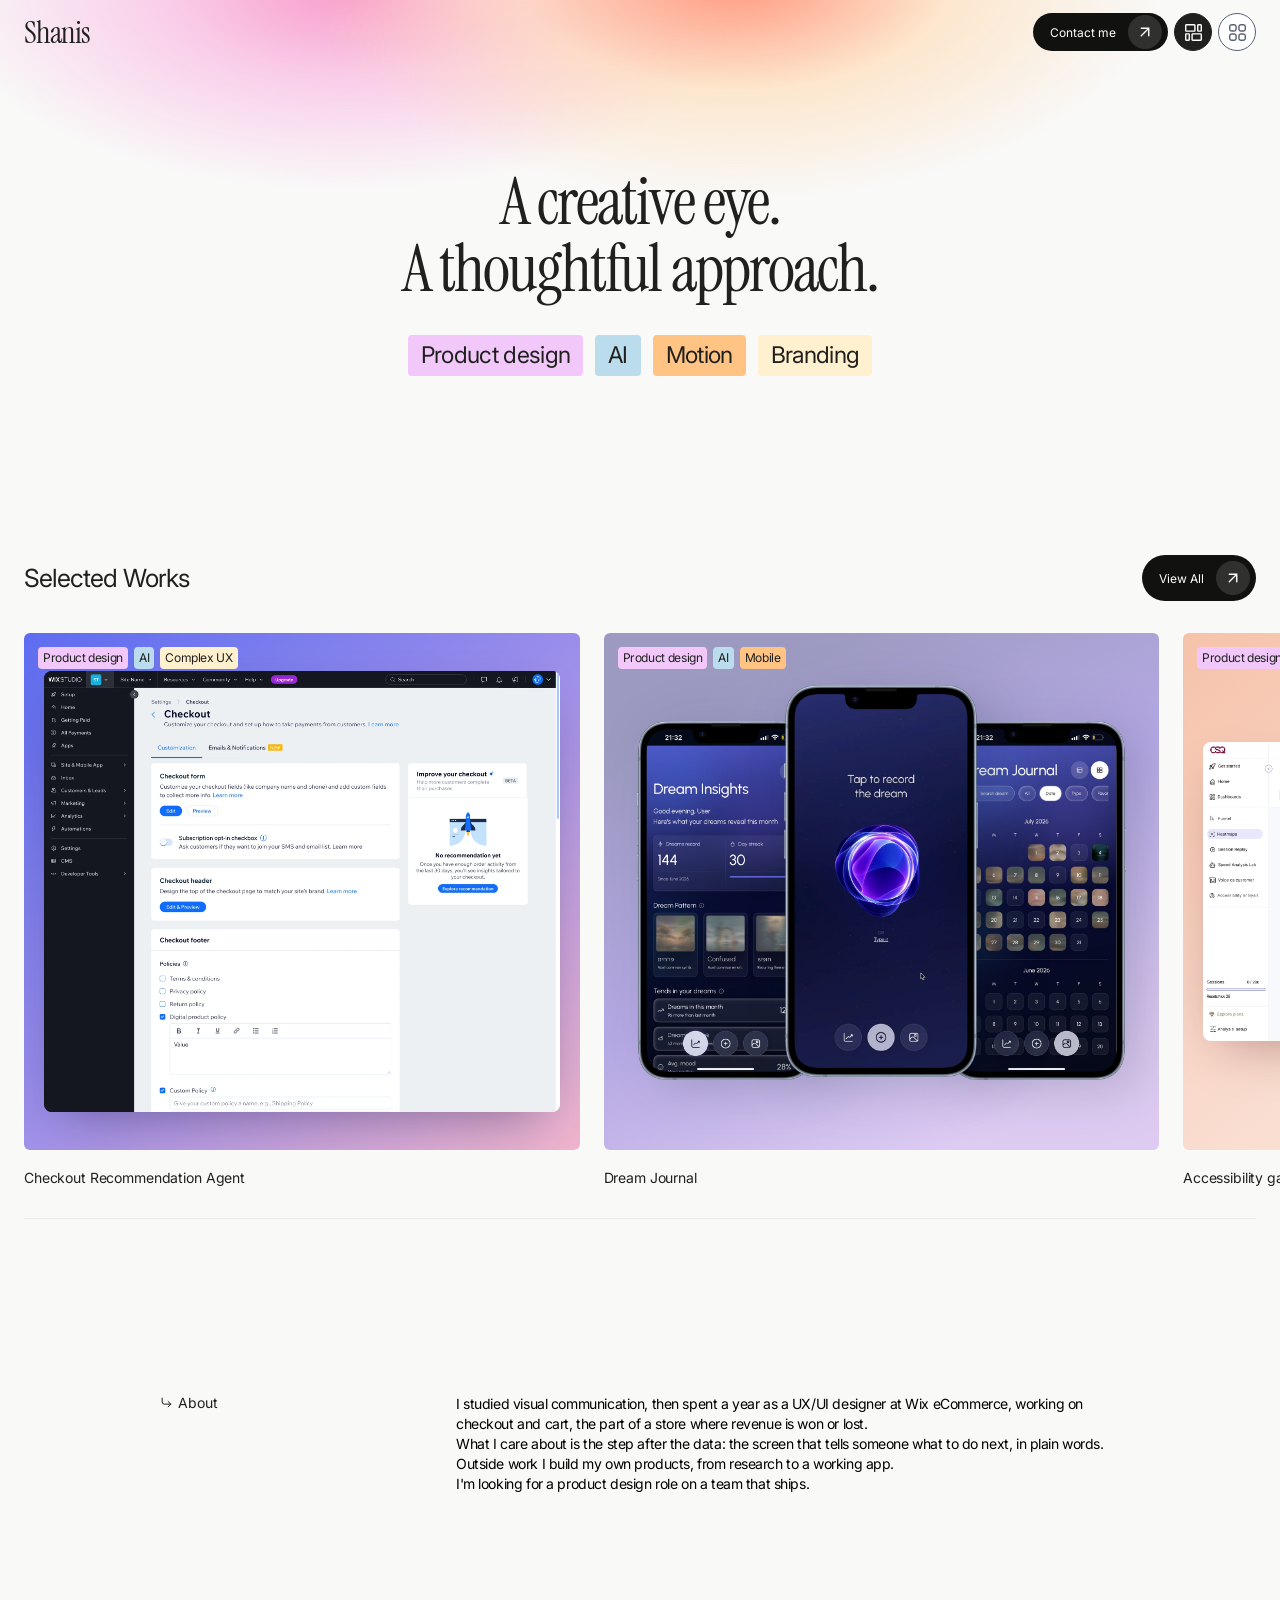
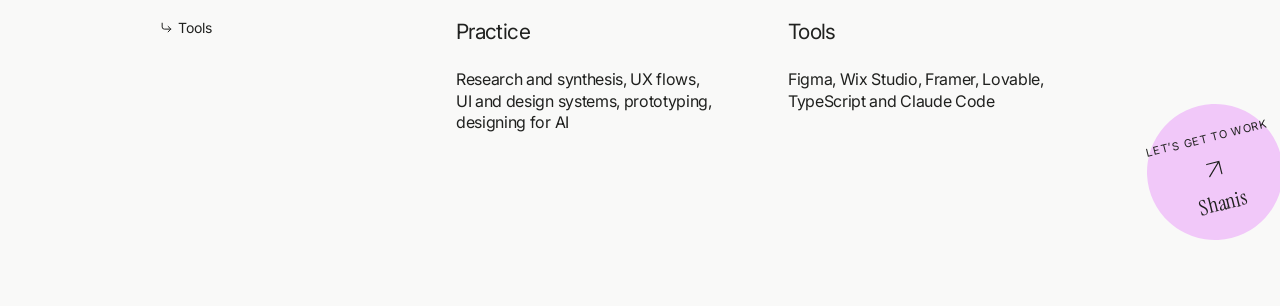
==== index.html @ d115bcfb "Mobile fixes: no sideways overflow, works as a list, no inner scroll - Case study column shrinks to " ====
<!doctype html>
<html lang="en">
<head>
  <meta charset="utf-8">
  <meta name="viewport" content="width=device-width, initial-scale=1">
  <title>Shani Leibner — Product Designer</title>
  <meta name="description" content="Product designer with a visual-communication background. A creative eye. A thoughtful approach.">
  <meta property="og:title" content="Shani Leibner — Product Designer">
  <meta property="og:description" content="A creative eye. A thoughtful approach.">
  <meta property="og:type" content="website">
  <link rel="icon" href="data:image/svg+xml,%3Csvg xmlns='http://www.w3.org/2000/svg' viewBox='0 0 32 32'%3E%3Crect width='32' height='32' rx='7' fill='%23161A2C'/%3E%3Ccircle cx='11' cy='16' r='4' fill='%235D6CF0'/%3E%3Ccircle cx='21' cy='16' r='4' fill='%23F4F5F7'/%3E%3C/svg%3E" type="image/svg+xml">
  <link rel="preconnect" href="https://fonts.googleapis.com">
  <link rel="preconnect" href="https://fonts.gstatic.com" crossorigin>
  <link href="https://fonts.googleapis.com/css2?family=Instrument+Serif&family=Inter:wght@400;500&display=swap" rel="stylesheet">
  <style>

/* ------------------------------------------------------------
   Shani Leibner — home (Figma: protfolio / Portfolio homepage)
   ------------------------------------------------------------ */

:root {
  --bg: #F9F9F8;
  --ink: #20211F;
  --black: #111210;
  --muted: #676762;
  --line: #E8E8E4;
  --pink: #F1C8F9;
  --blue: #BBDCEC;
  --orange: #FFC384;
  --cream: #FFF0D0;
  --serif: "Instrument Serif", Georgia, "Times New Roman", serif;
  --sans: "Inter", "Helvetica Neue", Arial, sans-serif;
  --pad: 24px;
  color-scheme: light;
}

*, *::before, *::after { box-sizing: border-box; }
html { -webkit-text-size-adjust: 100%; scroll-behavior: smooth; }
@media (prefers-reduced-motion: reduce) { html { scroll-behavior: auto; } }
body { margin: 0; background: var(--bg); color: var(--ink); font-family: var(--sans); -webkit-font-smoothing: antialiased; overflow-x: hidden; }
img { display: block; max-width: 100%; }
a { color: inherit; text-decoration: none; }
:focus-visible { outline: 2px solid var(--ink); outline-offset: 3px; border-radius: 4px; }

.skip { position: absolute; left: -9999px; top: 0; background: var(--ink); color: #fff; padding: 10px 14px; z-index: 10; }
.skip:focus { left: 12px; top: 12px; }

/* ---------- Introduction ---------- */
.intro { position: relative; min-height: 555px; overflow: hidden; }
.haze { position: absolute; pointer-events: none; }
.haze.rose {
  left: -5%; top: -170px; width: 64%; height: 360px;
  background: radial-gradient(50% 55% at 50% 45%, rgba(247, 157, 203, 1) 0%, rgba(249, 187, 227, .69) 45%, rgba(249, 249, 248, 0) 100%);
}
.haze.apricot {
  left: 24%; top: -180px; width: 67%; height: 380px;
  background: radial-gradient(50% 58% at 50% 42%, rgba(255, 150, 126, 1) 0%, rgba(255, 217, 175, .59) 50%, rgba(249, 249, 248, 0) 100%);
}

.nav { position: relative; display: flex; align-items: center; justify-content: space-between; height: 64px; padding: 0 var(--pad); }
.logo { font-family: var(--serif); font-size: 31px; letter-spacing: -0.03em; line-height: 1; }
.nav-actions { display: flex; align-items: center; gap: 6px; }

.action {
  display: inline-flex; align-items: center; gap: 12px; height: 38px; padding: 6px 6px 6px 17px; border-radius: 100px;
  background: var(--black); color: #fff; font: inherit; font-size: 12px; white-space: nowrap; border: 0; cursor: pointer;
  transition: background .2s ease;
}
.action.lg { height: 46px; }
.action .badge {
  display: grid; place-items: center; width: 34px; height: 34px; border-radius: 50%; background: #30312F;
  transition: transform .25s cubic-bezier(.2,.7,.2,1);
}
.action:hover { background: #000; }
.action:hover .badge { transform: rotate(45deg); }
.action svg { width: 18px; height: 18px; }

.icon-btn {
  display: grid; place-items: center; width: 38px; height: 38px; padding: 0; border-radius: 50%; cursor: pointer;
  background: #fff; color: #596075; border: .5px solid #596075;
  transition: background .2s ease, color .2s ease;
}
.icon-btn svg { width: 17px; height: 17px; }
.icon-btn[aria-pressed="true"] { background: var(--ink); color: #fff; border-color: var(--ink); }
.icon-btn:not([aria-pressed="true"]):hover { background: #F1F1EE; }

.statement { position: relative; display: flex; flex-direction: column; align-items: center; gap: 32px; padding: 104px var(--pad) 0; text-align: center; }
.statement h1 { margin: 0; font-family: var(--serif); font-weight: 400; font-size: clamp(42px, 5.5vw, 66px); line-height: 1.02; letter-spacing: -0.03em; }
.statement h1 span { display: block; }

.tags { display: flex; flex-wrap: wrap; justify-content: center; gap: 12px; margin: 0; padding: 0; list-style: none; }
.tag { padding: 7px 13px; border-radius: 4px; font-size: clamp(18px, 1.9vw, 23px); letter-spacing: -0.03em; line-height: 1.2; }
.tag.sm { padding: 4px 5px; font-size: 12px; }
.t-pink { background: var(--pink); }
.t-blue { background: var(--blue); }
.t-orange { background: var(--orange); }
.t-cream { background: var(--cream); }

/* ---------- Selected works ---------- */
.works { display: flex; flex-direction: column; gap: 32px; padding: 0 var(--pad); scroll-margin-top: 24px; }
.works-head { display: flex; align-items: center; justify-content: space-between; gap: 16px; }
.works-head h2 { margin: 0; font-size: 25px; font-weight: 400; letter-spacing: -0.04em; }

.gallery { list-style: none; margin: 0; padding: 0; }
.gallery li { margin: 0; }
/* row view: one scrolling row that bleeds off the right edge */
.works[data-view="row"] .gallery {
  display: flex; gap: 24px; margin-right: calc(var(--pad) * -1); padding-right: var(--pad);
  overflow-x: auto; overflow-y: hidden; scroll-snap-type: x mandatory; scrollbar-width: none; cursor: grab;
}
.works[data-view="row"] .gallery::-webkit-scrollbar { display: none; }
.works[data-view="row"] .gallery.dragging { cursor: grabbing; scroll-snap-type: none; }
.works[data-view="row"] .gallery li { flex: 0 0 max(260px, 43.4vw); scroll-snap-align: start; }
/* grid view: two columns */
.works[data-view="grid"] .gallery { display: grid; grid-template-columns: repeat(2, minmax(0, 1fr)); gap: 40px 24px; }

.card { position: relative; display: flex; flex-direction: column; gap: 20px; }
.cover {
  position: relative; aspect-ratio: 520 / 484; border-radius: 6px; overflow: hidden;
  display: grid; place-items: center;
}
.cover img.shot { width: 108%; max-width: none; height: auto; object-fit: contain; transition: transform .5s cubic-bezier(.2,.7,.2,1); }
.card:hover .cover img.shot, .card:hover .cover .phones { transform: scale(1.03); }
.cover img.shot.rounded { width: calc(100% - 32px); max-width: none; height: auto; max-height: calc(100% - 32px); border-radius: 8px; box-shadow: 0 20px 50px -20px rgba(20, 16, 60, .45); }
.card .disciplines { position: absolute; left: 14px; top: 14px; z-index: 2; display: flex; gap: 6px; }
.card .name { font-size: 14px; line-height: 1.16; letter-spacing: -0.01em; }
.gallery.dragging .card { pointer-events: none; }

.c-checkout { background: linear-gradient(140deg, #5D6CF0 0%, #9D8FEA 50%, #F1B5CC 100%); }
.c-dream    { background: linear-gradient(151deg, #9C9AC0 14%, #B5A9E4 50%, #DDCBF2 86%); }
.c-hotjar   { background: linear-gradient(140deg, #F6C2AA 0%, #F9DDD0 55%, #FBEAE2 100%); }
.c-cart     { background: linear-gradient(140deg, #D3B48F 14%, #EFC993 50%, #F8DFB0 86%); }
.placeholder { padding: 8px 16px; border-radius: 999px; background: rgba(255, 255, 255, .85); font-size: 13px; text-align: center; max-width: 70%; }

/* Dream cover: three framed screens */
.phones { position: absolute; inset: 0; transition: transform .5s cubic-bezier(.2,.7,.2,1); }
.phone { position: absolute; aspect-ratio: 600 / 1212; filter: drop-shadow(18px 10px 26px rgba(9, 20, 50, .18)); }
.phone img { position: absolute; max-width: none; }
.phone .screen { left: 5.26%; top: 2.05%; width: 89.48%; height: 95.89%; object-fit: cover; border-radius: 7.4% / 3.4%; }
.phone .frame { inset: 0; width: 100%; height: 100%; }
.phones .p-left   { left: 6%; top: 17%; width: 32%; }
.phones .p-center { left: 32.5%; top: 10%; width: 35%; z-index: 1; }
.phones .p-right  { left: 62%; top: 17%; width: 32%; }
/* Dream card motion: the three screens start stacked in the middle and spread into place */
@media (prefers-reduced-motion: no-preference) {
  .phones.anim .phone { transition: transform 2.8s cubic-bezier(.25,.8,.25,1), opacity 1.4s ease; }
  .phones.anim .p-center { transition-delay: 0ms; }
  .phones.anim.reset .phone { transition: none; }
  .phones.anim .p-left, .phones.anim .p-right { transition-delay: 500ms; }
  .phones.anim:not(.play) .p-left   { transform: translateX(84%) rotate(-7deg) scale(.92); }
  .phones.anim:not(.play) .p-right  { transform: translateX(-84%) rotate(7deg) scale(.92); }
  .phones.anim:not(.play) .p-center { transform: translateY(14%) scale(.94); opacity: 0; }
}

/* Checkout card: empty panel, then recommendations, then each card pops in turn.
   Plays once when the card first shows, then stays still; hovering the card plays it again. */
.cv-stage { position: relative; width: calc(100% - 40px); border-radius: 8px; box-shadow: 0 20px 50px -20px rgba(20, 16, 60, .45); transition: transform .5s cubic-bezier(.2,.7,.2,1); }
.card:hover .cv-stage { transform: scale(1.03); }
.cv-stage img { display: block; width: 100%; height: auto; border-radius: 8px; }
.cv-stage .cv-empty { position: absolute; inset: 0; height: 100%; opacity: 0; transition: opacity 1s cubic-bezier(.4,0,.2,1); }
.cv-stage.empty .cv-empty { opacity: 1; }
.cv-stage .cv-card {
  position: absolute; border-radius: 4px; will-change: transform;
  transition: transform .55s cubic-bezier(.22,1,.36,1), box-shadow .55s cubic-bezier(.22,1,.36,1), opacity .4s ease;
}
.cv-stage.empty .cv-card { opacity: 0; }
.cv-stage .cv-card.pop { transform: scale(1.12); box-shadow: 0 14px 30px -10px rgba(38, 51, 199, .45), 0 0 0 2px rgba(51, 70, 240, .35); z-index: 2; }

/* Hotjar card: the home dashboard, a cursor clicks Accessibility analysis, then that screen.
   Plays once when the card first shows, then stays still; hovering the card plays it again. */
.hj-stage { position: relative; width: calc(100% - 40px); border-radius: 8px; box-shadow: 0 20px 50px -20px rgba(80, 20, 20, .4); transition: transform .5s cubic-bezier(.2,.7,.2,1); }
.card:hover .hj-stage { transform: scale(1.03); }
.hj-stage img { display: block; width: 100%; height: auto; border-radius: 8px; }
.hj-stage .hj-analysis, .hj-stage .hj-home { position: absolute; inset: 0; height: 100%; opacity: 0; transition: opacity .7s cubic-bezier(.4,0,.2,1); }
.hj-stage[data-s="home"] .hj-home, .hj-stage[data-s="home"] .hj-analysis, .hj-stage[data-s="ana"] .hj-analysis { opacity: 1; }
.hj-pill { position: absolute; left: .697%; top: 29.167%; width: 10.938%; height: 3.241%; border-radius: 6px; background: rgba(94, 92, 230, .14); mix-blend-mode: multiply; pointer-events: none; z-index: 1; transition: top .45s cubic-bezier(.45,0,.2,1); }
.hj-stage[data-s="home"] .hj-pill { top: 11.574%; }
.hj-stage[data-s="ana"] .hj-pill { top: 49.722%; }
.hj-cursor { position: absolute; left: 58%; top: 62%; width: 22px; height: 22px; opacity: 0; filter: drop-shadow(0 2px 4px rgba(0,0,0,.25)); transition: left 1.1s cubic-bezier(.45,0,.2,1), top 1.1s cubic-bezier(.45,0,.2,1), opacity .3s ease, transform .15s ease; pointer-events: none; z-index: 3; }
.hj-stage.cursor .hj-cursor { opacity: 1; }
.hj-stage[data-c="1"] .hj-cursor { left: 6.3%; top: 50.6%; }
.hj-stage[data-c="2"] .hj-cursor { left: 73.4%; top: 39.9%; }
.hj-stage.press .hj-cursor { transform: scale(.85); }
.hj-ring { position: absolute; left: 6.6%; top: 51.3%; width: 30px; height: 30px; margin: -15px 0 0 -15px; border-radius: 50%; border: 2px solid rgba(51, 70, 240, .7); opacity: 0; transform: scale(.3); pointer-events: none; z-index: 2; }
.hj-stage[data-c="2"] .hj-ring { left: 74.1%; top: 40.6%; }
.hj-stage.press .hj-ring { animation: hj-ring .6s ease-out; }
@keyframes hj-ring { 0% { opacity: 1; transform: scale(.3); } 100% { opacity: 0; transform: scale(1.6); } }

/* hover on a project: a round "Explore case study" badge follows the mouse */
@media (hover: hover) and (pointer: fine) { .gallery .card .cover { cursor: none; } }
.explore {
  position: fixed; left: 0; top: 0; z-index: 60; pointer-events: none;
  display: inline-flex; align-items: center; gap: 10px; height: 38px; padding: 4px 4px 4px 16px; border-radius: 80px;
  background: var(--black); color: #fff; font-size: 12px; white-space: nowrap;
  opacity: 0; transform: translate(-50%, -50%) scale(.6); transition: opacity .2s ease, transform .25s cubic-bezier(.2,.7,.2,1);
}
.explore.on { opacity: 1; transform: translate(-50%, -50%) scale(1); }
.explore .badge { display: grid; place-items: center; width: 30px; height: 30px; border-radius: 50%; background: #30312F; }
.explore svg { width: 16px; height: 16px; }

/* Tiny Cart card: the Main tab, a click on Settings, then a click on Design.
   Plays once when the card first shows, then stays still; hovering the card plays it again. */
.tc-stage { position: relative; width: calc(100% - 40px); border-radius: 8px; overflow: hidden; box-shadow: 0 20px 50px -20px rgba(80, 50, 10, .45); transition: transform .5s cubic-bezier(.2,.7,.2,1); }
.card:hover .tc-stage { transform: scale(1.03); }
.tc-stage img { display: block; width: 100%; height: auto; }
.tc-stage .tc-settings, .tc-stage .tc-main { position: absolute; inset: 0; height: 100%; opacity: 0; transition: opacity .6s cubic-bezier(.4,0,.2,1); }
.tc-stage[data-s="main"] .tc-main, .tc-stage[data-s="main"] .tc-settings, .tc-stage[data-s="settings"] .tc-settings { opacity: 1; }
.tc-cursor { position: absolute; left: 70%; top: 70%; width: 22px; height: 22px; opacity: 0; filter: drop-shadow(0 2px 4px rgba(0,0,0,.3)); transition: left 1s cubic-bezier(.45,0,.2,1), top 1s cubic-bezier(.45,0,.2,1), opacity .3s ease, transform .15s ease; pointer-events: none; z-index: 3; }
.tc-stage.cursor .tc-cursor { opacity: 1; }
.tc-stage[data-c="1"] .tc-cursor { left: 45.7%; top: 31%; }
.tc-stage[data-c="2"] .tc-cursor { left: 45.5%; top: 34.8%; }
.tc-stage.press .tc-cursor { transform: scale(.85); }
.tc-ring { position: absolute; left: 46.12%; top: 31.73%; width: 30px; height: 30px; margin: -15px 0 0 -15px; border-radius: 50%; border: 2px solid rgba(51, 70, 240, .75); opacity: 0; transform: scale(.3); pointer-events: none; z-index: 2; }
.tc-stage[data-c="2"] .tc-ring { left: 45.89%; top: 35.51%; }
.tc-stage.press .tc-ring { animation: hj-ring .6s ease-out; }

.divider { height: 1px; background: var(--line); }

/* ---------- About / tools ---------- */
.about { position: relative; display: flex; flex-direction: column; gap: 125px; max-width: 1200px; margin: 0 auto; padding: 175px 120px 32px; }
.block { display: flex; gap: 72px; align-items: flex-start; }
.label { display: flex; align-items: center; gap: 5px; flex: 0 0 224px; margin: 0; font-size: 14px; font-weight: 400; }
.label svg { width: 13px; height: 13px; flex: none; }
.about-copy { flex: 1 1 0; margin: 0; font-size: 14px; line-height: 20px; letter-spacing: -0.03em; color: #000; }
.about-copy p { margin: 0; }
.col { flex: 0 0 260px; display: flex; flex-direction: column; gap: 25px; }
.col.fill { flex: 1 1 0; }
.col h3 { margin: 0; font-size: 21px; font-weight: 400; letter-spacing: -0.03em; }
.col p { margin: 0; font-size: 16px; line-height: 1.35; letter-spacing: -0.02em; }

.foot { display: flex; align-items: flex-end; justify-content: space-between; gap: 16px; }
.foot small { font-size: 11px; color: var(--muted); }
.foot a { font-size: 12px; }
.foot a:hover { text-decoration: underline; text-underline-offset: 3px; }

.seal {
  position: absolute; right: -43px; bottom: 66px;
  display: flex; flex-direction: column; align-items: center; justify-content: center; gap: 10px;
  width: 136px; height: 136px; border-radius: 50%; background: var(--pink); transform: rotate(-14deg);
  transition: transform .4s cubic-bezier(.2,.7,.2,1);
}
.seal:hover { transform: rotate(-4deg) scale(1.04); }
.seal .invite { font-size: 11px; letter-spacing: .08em; white-space: nowrap; }
.seal svg { width: 30px; height: 30px; }
.seal .sig { font-family: var(--serif); font-size: 21px; line-height: 1; }

/* ---------- Responsive ---------- */
@media (max-width: 900px) {
  .about { padding: 120px var(--pad) 32px; gap: 80px; }
  .block { flex-wrap: wrap; gap: 20px 40px; }
  .label { flex-basis: 100%; }
  .col { flex: 1 1 220px; }
}
@media (max-width: 640px) {
  :root { --pad: 16px; }
  .nav .action .label-text { display: none; }
  .nav .action { padding-left: 6px; gap: 0; }
  .intro { min-height: 0; padding-bottom: 96px; }
  .statement { padding-top: 72px; }
  /* phones: always a vertical list, whichever view is selected */
  .works[data-view] .gallery { display: grid; grid-template-columns: 1fr; gap: 36px; margin-right: 0; padding-right: 0; overflow: visible; scroll-snap-type: none; cursor: auto; }
  .works[data-view] .gallery li { flex: none; }
  .block { flex-direction: column; }
  .col, .col.fill { flex: none; width: 100%; }
  .about { padding-bottom: 150px; }
  .seal { right: 16px; bottom: 16px; width: 104px; height: 104px; gap: 6px; }
  .seal .invite { font-size: 9px; }
  .seal svg { width: 24px; height: 24px; }
  .seal .sig { font-size: 18px; }
}
/* ---------- Cursor glow: a soft gradient that trails the mouse, behind the content ---------- */
.cursor-glow {
  position: fixed; left: 0; top: 0; z-index: 0; pointer-events: none;
  width: 520px; height: 520px; margin: -260px 0 0 -260px; border-radius: 50%;
  background: radial-gradient(closest-side, rgba(247, 157, 203, .55), rgba(255, 190, 150, .32) 55%, rgba(249, 249, 248, 0));
  filter: blur(20px); opacity: 0; transition: opacity .6s ease; will-change: transform;
}
.cursor-glow.on { opacity: 1; }
.intro, main { position: relative; z-index: 1; }

  </style>
  <link rel="stylesheet" href="reveal.css">
  <script>document.documentElement.classList.add('rv-on');setTimeout(function(){if(!window.__rv)document.documentElement.classList.remove('rv-on');},2500);</script>
  <script src="reveal.js" defer></script>
  <link rel="stylesheet" href="site.css">
  <script src="site.js" defer></script>
</head>
<body>
  <div class="cursor-glow" aria-hidden="true"></div>
  <div class="explore" aria-hidden="true"><span>Explore case study</span><span class="badge"><svg viewBox="0 0 18 18" fill="none"><path d="M12.75 12.75V5.25H5.25M12.75 5.25l-7.5 7.5" stroke="#fff" stroke-width="1.4" stroke-linecap="round"/></svg></span></div>
  <a class="skip" href="#work">Skip to work</a>

  <header class="intro">
    <div class="haze rose" aria-hidden="true"></div>
    <div class="haze apricot" aria-hidden="true"></div>

    <nav class="nav" aria-label="Main">
      <a class="logo" href="index.html">Shanis</a>
      <div class="nav-actions">
        <a class="action" href="mailto:hello@shanileibner.com"><span class="label-text">Contact me</span><span class="badge"><svg viewBox="0 0 18 18" fill="none" aria-hidden="true"><path d="M12.75 12.75V5.25H5.25M12.75 5.25l-7.5 7.5" stroke="#fff" stroke-width="1.4" stroke-linecap="round"/></svg></span></a>
        <button type="button" class="icon-btn" data-view="row" aria-pressed="true" aria-label="Show works as a scrolling row" aria-controls="work">
          <svg viewBox="0 0 17 17" fill="currentColor" aria-hidden="true"><path d="M1.42 7.79h7.79c.38 0 .74-.15 1-.41.27-.27.42-.63.42-1V1.42c0-.38-.15-.74-.42-1A1.42 1.42 0 0 0 9.21 0H1.42C1.04 0 .68.15.41.41.15.68 0 1.04 0 1.42v4.96c0 .37.15.73.41 1 .27.26.63.41 1.01.41Zm0-6.37h7.79v4.96H1.42V1.42Z"/><path d="M15.58 0h-2.12c-.38 0-.74.15-1 .41-.27.27-.42.63-.42 1.01v4.96c0 .37.15.73.42 1 .26.26.62.41 1 .41h2.12c.38 0 .74-.15 1-.41.27-.27.42-.63.42-1V1.42c0-.38-.15-.74-.42-1.01A1.42 1.42 0 0 0 15.58 0Zm0 6.38h-2.12V1.42h2.12v4.96Z"/><path d="M3.54 9.21H1.42c-.38 0-.74.15-1.01.41-.26.27-.41.63-.41 1v4.96c0 .38.15.74.41 1.01.27.26.63.41 1.01.41h2.12c.38 0 .74-.15 1-.41.27-.27.42-.63.42-1.01v-4.96c0-.37-.15-.73-.42-1a1.42 1.42 0 0 0-1-.41Zm0 6.37H1.42v-4.96h2.12v4.96Z"/><path d="M15.58 9.21H7.79c-.37 0-.73.15-1 .41-.26.27-.41.63-.41 1v4.96c0 .38.15.74.41 1.01.27.26.63.41 1 .41h7.79c.38 0 .74-.15 1.01-.41.26-.27.41-.63.41-1.01v-4.96c0-.37-.15-.73-.41-1a1.42 1.42 0 0 0-1.01-.41Zm0 6.37H7.79v-4.96h7.79v4.96Z"/></svg>
        </button>
        <button type="button" class="icon-btn" data-view="grid" aria-pressed="false" aria-label="Show works as a grid" aria-controls="work">
          <svg viewBox="0 0 17 17" fill="currentColor" aria-hidden="true"><path d="M4.96 0H2.83C2.08 0 1.36.3.83.83.3 1.36 0 2.08 0 2.83v2.13c0 .75.3 1.47.83 2 .53.53 1.25.83 2 .83h2.13c.75 0 1.47-.3 2-.83.53-.53.83-1.25.83-2V2.83c0-.75-.3-1.47-.83-2A2.83 2.83 0 0 0 4.96 0Zm1.41 4.96c0 .37-.15.73-.41 1-.27.26-.63.41-1 .41H2.83c-.37 0-.73-.15-1-.41-.26-.27-.41-.63-.41-1V2.83c0-.37.15-.73.41-1 .27-.26.63-.41 1-.41h2.13c.37 0 .73.15 1 .41.26.27.41.63.41 1v2.13Z"/><path d="M14.17 0h-2.13c-.75 0-1.47.3-2 .83-.53.53-.83 1.25-.83 2v2.13c0 .75.3 1.47.83 2 .53.53 1.25.83 2 .83h2.13c.75 0 1.47-.3 2-.83.53-.53.83-1.25.83-2V2.83c0-.75-.3-1.47-.83-2A2.83 2.83 0 0 0 14.17 0Zm1.41 4.96c0 .37-.15.73-.41 1-.27.26-.63.41-1 .41h-2.13c-.37 0-.73-.15-1-.41-.26-.27-.41-.63-.41-1V2.83c0-.37.15-.73.41-1 .27-.26.63-.41 1-.41h2.13c.37 0 .73.15 1 .41.26.27.41.63.41 1v2.13Z"/><path d="M4.96 9.21H2.83c-.75 0-1.47.3-2 .83-.53.53-.83 1.25-.83 2v2.13c0 .75.3 1.47.83 2 .53.53 1.25.83 2 .83h2.13c.75 0 1.47-.3 2-.83.53-.53.83-1.25.83-2v-2.13c0-.75-.3-1.47-.83-2a2.83 2.83 0 0 0-2-.83Zm1.41 4.96c0 .37-.15.73-.41 1-.27.26-.63.41-1 .41H2.83c-.37 0-.73-.15-1-.41-.26-.27-.41-.63-.41-1v-2.13c0-.37.15-.73.41-1 .27-.26.63-.41 1-.41h2.13c.37 0 .73.15 1 .41.26.27.41.63.41 1v2.13Z"/><path d="M14.17 9.21h-2.13c-.75 0-1.47.3-2 .83-.53.53-.83 1.25-.83 2v2.13c0 .75.3 1.47.83 2 .53.53 1.25.83 2 .83h2.13c.75 0 1.47-.3 2-.83.53-.53.83-1.25.83-2v-2.13c0-.75-.3-1.47-.83-2a2.83 2.83 0 0 0-2-.83Zm1.41 4.96c0 .37-.15.73-.41 1-.27.26-.63.41-1 .41h-2.13c-.37 0-.73-.15-1-.41-.26-.27-.41-.63-.41-1v-2.13c0-.37.15-.73.41-1 .27-.26.63-.41 1-.41h2.13c.37 0 .73.15 1 .41.26.27.41.63.41 1v2.13Z"/></svg>
        </button>
      </div>
    </nav>

    <div class="statement">
      <h1><span>A creative eye.</span><span>A thoughtful approach.</span></h1>
      <ul class="tags" aria-label="Disciplines">
        <li class="tag t-pink">Product design</li>
        <li class="tag t-blue">AI</li>
        <li class="tag t-orange">Motion</li>
        <li class="tag t-cream">Branding</li>
      </ul>
    </div>
  </header>

  <main>
    <section class="works" id="work" data-view="row" aria-labelledby="works-title">
      <div class="works-head">
        <h2 id="works-title">Selected Works</h2>
        <button type="button" class="action lg" data-view-all>View All<span class="badge"><svg viewBox="0 0 18 18" fill="none" aria-hidden="true"><path d="M12.75 12.75V5.25H5.25M12.75 5.25l-7.5 7.5" stroke="#fff" stroke-width="1.4" stroke-linecap="round"/></svg></span></button>
      </div>

      <ul class="gallery">
        <li>
          <a class="card" href="checkout-agent.html">
            <div class="cover c-checkout"><div class="cv-stage"><img class="cv-full" src="checkout-agent-cover-full.webp" width="2000" height="1708" alt=""><img class="cv-empty" src="checkout-agent-cover-empty.webp" width="2000" height="1708" alt=""><img class="cv-card" src="checkout-agent-cover-card-1.webp" alt="" style="left:71.742%;top:30.12%;width:20.645%;height:16.867%"><img class="cv-card" src="checkout-agent-cover-card-2.webp" alt="" style="left:71.742%;top:47.791%;width:20.645%;height:15.904%"><img class="cv-card" src="checkout-agent-cover-card-3.webp" alt="" style="left:71.742%;top:64.498%;width:20.645%;height:15.904%"></div></div>
            <span class="name">Checkout Recommendation Agent</span>
            <span class="disciplines"><span class="tag sm t-pink">Product design</span><span class="tag sm t-blue">AI</span><span class="tag sm t-cream">Complex UX</span></span>
          </a>
        </li>
        <li>
          <a class="card" href="dream-journal.html">
            <div class="cover c-dream">
              <div class="phones">
                <div class="phone p-left"><img class="screen" src="dream-screen-insights.jpg" alt="" loading="lazy"><img class="frame" src="dream-phone-frame.png" alt="" loading="lazy"></div>
                <div class="phone p-center"><img class="screen" src="dream-screen-record.jpg" alt="" loading="lazy"><img class="frame" src="dream-phone-frame.png" alt="" loading="lazy"></div>
                <div class="phone p-right"><img class="screen" src="dream-screen-calendar.jpg" alt="" loading="lazy"><img class="frame" src="dream-phone-frame.png" alt="" loading="lazy"></div>
              </div>
            </div>
            <span class="name">Dream Journal</span>
            <span class="disciplines"><span class="tag sm t-pink">Product design</span><span class="tag sm t-blue">AI</span><span class="tag sm t-orange">Mobile</span></span>
          </a>
        </li>
        <li>
          <a class="card" href="accessibility-gaps.html">
            <div class="cover c-hotjar"><div class="hj-stage"><img class="hj-heat" src="hotjar-card-heatmap.webp" width="1865" height="1080" alt=""><img class="hj-analysis" src="hotjar-card-analysis.webp" width="1865" height="1080" alt=""><img class="hj-home" src="hotjar-card-home.webp" width="1865" height="1080" alt=""><span class="hj-pill"></span><span class="hj-ring"></span><svg class="hj-cursor" viewBox="0 0 24 24" aria-hidden="true"><path d="M5 3l14 8.2-6.3 1.5L9.6 19z" fill="#20211F" stroke="#fff" stroke-width="1.5" stroke-linejoin="round"/></svg></div></div>
            <span class="name">Accessibility gaps in Hotjar</span>
            <span class="disciplines"><span class="tag sm t-pink">Product design</span><span class="tag sm t-cream">UX research</span><span class="tag sm t-orange">Complex UX</span></span>
          </a>
        </li>
        <li>
          <a class="card" href="tiny-cart.html">
            <div class="cover c-cart"><div class="tc-stage" data-s="main"><img class="tc-done" src="tinycart-card-done.webp" width="1600" height="907" alt=""><img class="tc-settings" src="tinycart-card-settings.webp" width="1600" height="907" alt=""><img class="tc-main" src="tinycart-card-main.webp" width="1600" height="907" alt=""><span class="tc-ring"></span><svg class="tc-cursor" viewBox="0 0 24 24" aria-hidden="true"><path d="M5 3l14 8.2-6.3 1.5L9.6 19z" fill="#20211F" stroke="#fff" stroke-width="1.5" stroke-linejoin="round"/></svg></div></div>
            <span class="name">Tiny Cart</span>
            <span class="disciplines"><span class="tag sm t-pink">Product design</span><span class="tag sm t-orange">UI</span><span class="tag sm t-blue">Wix</span><span class="tag sm t-cream">Complex UX</span></span>
          </a>
        </li>
      </ul>

      <div class="divider" role="presentation"></div>
    </section>

    <section class="about" id="about" aria-label="About">
      <div class="block">
        <h2 class="label"><svg viewBox="0 0 13 13" fill="none" aria-hidden="true"><path d="M8.12 10.83l2.71-2.71-2.71-2.7M10.83 8.12h-6.5a2.17 2.17 0 0 1-2.16-2.16V2.17" stroke="#20211F" stroke-linecap="round"/></svg>About</h2>
        <div class="about-copy">
          <p>I studied visual communication, then spent a year as a UX/UI designer at Wix eCommerce, working on checkout and cart, the part of a store where revenue is won or lost.</p>
          <p>What I care about is the step after the data: the screen that tells someone what to do next, in plain words. Outside work I build my own products, from research to a working app.</p>
          <p>I'm looking for a product design role on a team that ships.</p>
        </div>
      </div>

      <div class="block">
        <h2 class="label"><svg viewBox="0 0 13 13" fill="none" aria-hidden="true"><path d="M8.12 10.83l2.71-2.71-2.71-2.7M10.83 8.12h-6.5a2.17 2.17 0 0 1-2.16-2.16V2.17" stroke="#20211F" stroke-linecap="round"/></svg>Tools</h2>
        <div class="col">
          <h3>Practice</h3>
          <p>Research and synthesis, UX flows, UI and design systems, prototyping, designing for AI</p>
        </div>
        <div class="col fill">
          <h3>Tools</h3>
          <p>Figma, Wix Studio, Framer, Lovable, TypeScript and Claude Code</p>
        </div>
      </div>

      <footer class="foot" id="contact">
        <small>© Shani 2026</small>
        <a href="mailto:hello@shanileibner.com">Let’s make something matter. ↗</a>
      </footer>

      <a class="seal" href="mailto:hello@shanileibner.com" aria-label="Let's get to work: email Shani">
        <span class="invite">LET’S GET TO WORK</span>
        <svg viewBox="0 0 30 30" fill="none" aria-hidden="true"><path d="M21.25 21.25V8.75H8.75M21.25 8.75l-12.5 12.5" stroke="#20211F" stroke-width="1.2" stroke-linecap="round"/></svg>
        <span class="sig">Shanis</span>
      </a>
    </section>
  </main>

<script>
// Explore badge: follows the mouse over a project cover. Mouse/trackpad only.
(function () {
  var badge = document.querySelector('.explore');
  if (!badge || !matchMedia('(hover: hover) and (pointer: fine)').matches) return;
  document.querySelectorAll('.gallery .card .cover').forEach(function (cover) {
    cover.addEventListener('mouseenter', function () { badge.classList.add('on'); });
    cover.addEventListener('mouseleave', function () { badge.classList.remove('on'); });
    cover.addEventListener('mousemove', function (e) { badge.style.left = e.clientX + 'px'; badge.style.top = e.clientY + 'px'; });
  });
})();

// Cursor glow: follows the mouse with a little lag. Mouse/trackpad only, and off for reduced motion.
(function () {
  var glow = document.querySelector('.cursor-glow');
  if (!window.matchMedia('(hover: hover) and (pointer: fine)').matches ||
      window.matchMedia('(prefers-reduced-motion: reduce)').matches) return;
  var x = innerWidth / 2, y = innerHeight / 3, gx = x, gy = y, running = false;

  function frame() {
    gx += (x - gx) * 0.12;
    gy += (y - gy) * 0.12;
    glow.style.transform = 'translate3d(' + gx + 'px,' + gy + 'px,0)';
    if (Math.abs(x - gx) > 0.3 || Math.abs(y - gy) > 0.3) requestAnimationFrame(frame);
    else running = false;
  }
  window.addEventListener('pointermove', function (e) {
    if (e.pointerType !== 'mouse') return;
    x = e.clientX; y = e.clientY;
    glow.classList.add('on');
    if (!running) { running = true; requestAnimationFrame(frame); }
  }, { passive: true });
  document.documentElement.addEventListener('mouseleave', function () { glow.classList.remove('on'); });
})();

// Works view: the two nav icons (and View All) switch between the scrolling row and the grid.
(function () {
  var works = document.getElementById('work');
  var buttons = document.querySelectorAll('.icon-btn[data-view]');

  function setView(view) {
    works.setAttribute('data-view', view);
    buttons.forEach(function (b) { b.setAttribute('aria-pressed', b.getAttribute('data-view') === view ? 'true' : 'false'); });
  }
  buttons.forEach(function (b) {
    b.addEventListener('click', function () { setView(b.getAttribute('data-view')); });
  });
  document.querySelector('[data-view-all]').addEventListener('click', function () {
    setView('grid');
    works.scrollIntoView({ block: 'start' });
  });
})();

// Dream card: as the site loads, the stacked screens slowly spread out side by side.
(function () {
  var phones = document.querySelector('.phones');
  if (!phones || matchMedia('(prefers-reduced-motion: reduce)').matches) return;
  phones.classList.add('anim');
  function play() { setTimeout(function () { phones.classList.add('play'); }, 700); }
  if (document.readyState === 'complete') play(); else window.addEventListener('load', play);
  // hovering the card plays it again: jump back to the stack without animating, then spread
  var busy = false;
  phones.closest('.card').addEventListener('mouseenter', function () {
    if (busy || !phones.classList.contains('play')) return;
    busy = true;
    phones.classList.add('reset');
    phones.classList.remove('play');
    void phones.offsetWidth;
    phones.classList.remove('reset');
    requestAnimationFrame(function () { phones.classList.add('play'); });
    setTimeout(function () { busy = false; }, 3400);
  });
})();

// Checkout card: plays the sequence once when the card comes into view, then rests on the full
// panel. Hovering the card plays it again (never while a run is in progress).
(function () {
  var stage = document.querySelector('.cv-stage');
  if (!stage || matchMedia('(prefers-reduced-motion: reduce)').matches) return;
  var cards = stage.querySelectorAll('.cv-card'), running = false;
  function play() {
    if (running) return;
    running = true;
    var t = 0, at = function (ms, fn) { t += ms; setTimeout(fn, t); };
    stage.classList.add('empty');
    at(1600, function () { stage.classList.remove('empty'); });
    at(1100, function () {});
    Array.prototype.forEach.call(cards, function (c) {
      at(0, function () { c.classList.add('pop'); });
      at(750, function () { c.classList.remove('pop'); });
      at(300, function () {});
    });
    at(0, function () { running = false; });
  }
  if ('IntersectionObserver' in window) {
    var io = new IntersectionObserver(function (entries) {
      if (!entries[0].isIntersecting) return;
      io.disconnect();
      play();
    }, { threshold: 0.5 });
    io.observe(stage);
  } else play();
  stage.closest('.card').addEventListener('mouseenter', play);
})();

// Hotjar card: home dashboard, the cursor moves to Accessibility analysis and clicks, then the
// analysis screen. Plays once when the card comes into view; hovering the card plays it again.
(function () {
  var stage = document.querySelector('.hj-stage');
  if (!stage || matchMedia('(prefers-reduced-motion: reduce)').matches) return;
  var running = false;
  function play() {
    if (running) return;
    running = true;
    var t = 0, at = function (ms, fn) { t += ms; setTimeout(fn, t); };
    stage.classList.remove('press', 'cursor');
    stage.removeAttribute('data-c');
    stage.setAttribute('data-s', 'home');
    at(700, function () { stage.classList.add('cursor'); });
    at(400, function () { stage.setAttribute('data-c', '1'); });
    at(1200, function () { stage.classList.add('press'); });
    at(250, function () { stage.setAttribute('data-s', 'ana'); });
    at(400, function () { stage.classList.remove('press'); });
    at(500, function () { stage.setAttribute('data-c', '2'); });
    at(1300, function () { stage.classList.add('press'); });
    at(250, function () { stage.setAttribute('data-s', 'heat'); });
    at(500, function () { stage.classList.remove('cursor', 'press'); });
    at(400, function () { stage.removeAttribute('data-c'); running = false; });
  }
  if ('IntersectionObserver' in window) {
    var io = new IntersectionObserver(function (entries) {
      if (!entries[0].isIntersecting) return;
      io.disconnect();
      play();
    }, { threshold: 0.5 });
    io.observe(stage);
  } else play();
  stage.closest('.card').addEventListener('mouseenter', play);
})();

// Tiny Cart card: Main, then Settings, then Design. Plays once in view; hovering the card plays it again.
(function () {
  var stage = document.querySelector('.tc-stage');
  if (!stage || matchMedia('(prefers-reduced-motion: reduce)').matches) return;
  var running = false;
  function play() {
    if (running) return;
    running = true;
    var t = 0, at = function (ms, fn) { t += ms; setTimeout(fn, t); };
    stage.classList.remove('press', 'cursor');
    stage.removeAttribute('data-c');
    stage.setAttribute('data-s', 'main');
    at(600, function () { stage.classList.add('cursor'); });
    at(300, function () { stage.setAttribute('data-c', '1'); });
    at(1100, function () { stage.classList.add('press'); });
    at(220, function () { stage.setAttribute('data-s', 'settings'); });
    at(380, function () { stage.classList.remove('press'); });
    at(900, function () { stage.setAttribute('data-c', '2'); });
    at(900, function () { stage.classList.add('press'); });
    at(220, function () { stage.setAttribute('data-s', 'done'); });
    at(500, function () { stage.classList.remove('cursor', 'press'); });
    at(400, function () { stage.removeAttribute('data-c'); running = false; });
  }
  if ('IntersectionObserver' in window) {
    var io = new IntersectionObserver(function (e) { if (e[0].isIntersecting) { io.disconnect(); play(); } }, { threshold: 0.5 });
    io.observe(stage);
  } else play();
  stage.closest('.card').addEventListener('mouseenter', play);
})();

// Row view: drag sideways with the mouse to scroll the projects.
(function () {
  var row = document.querySelector('.gallery');
  var startX = 0, startScroll = 0, down = false, moved = false;

  row.addEventListener('pointerdown', function (e) {
    if (e.pointerType !== 'mouse' || document.getElementById('work').getAttribute('data-view') !== 'row') return;
    down = true; moved = false; startX = e.clientX; startScroll = row.scrollLeft;
  });
  window.addEventListener('pointermove', function (e) {
    if (!down) return;
    var dx = e.clientX - startX;
    if (!moved && Math.abs(dx) > 5) { moved = true; row.classList.add('dragging'); }
    if (moved) row.scrollLeft = startScroll - dx;
  });
  window.addEventListener('pointerup', function () {
    if (!down) return;
    down = false;
    row.classList.remove('dragging');
  });
  // a drag should not open the card it ended on
  row.addEventListener('click', function (e) { if (moved) { e.preventDefault(); moved = false; } }, true);
  row.addEventListener('dragstart', function (e) { e.preventDefault(); });
})();
</script>
</body>
</html>
---- reveal.css ----
/* ------------------------------------------------------------
   Scroll reveal, shared by every page.
   Content rises in, one piece after another, the first time it
   scrolls into view, then stays. Hidden only while html has
   .rv-on (set in <head>), so pages without JS show everything.
   Elements with their own animation are left out.
   ------------------------------------------------------------ */
@media (prefers-reduced-motion: no-preference) {
  .rv-on :is(
    .cs-hero .wrap > *,
    .cs-cover, .dj-cover, .dj-statement,
    .cs-body section > *,
    .cs-body > .more,
    .statement > *,
    .works-head, .gallery > li, .about .block, .about .foot
  ):not(.loop):not(.tl-wrap):not(.drills):not([role="tabpanel"]):not(.rv-in) {
    opacity: 0;
    transform: translateY(18px);
  }
  .rv-on .rv-in {
    transition: opacity .6s ease, transform .7s cubic-bezier(.2,.7,.2,1);
    transition-delay: var(--rv-d, 0ms);
  }
}
---- site.css ----
/* ------------------------------------------------------------
   Shared bits for the case-study pages:
   the "More projects" footer and the back-to-top button.
   ------------------------------------------------------------ */

/* ---------- More projects ---------- */
.more { border-top: 1px solid var(--line); padding: 36px 0 56px; }
.more-head { display: flex; align-items: center; justify-content: space-between; gap: 16px; margin-bottom: 20px; }
.more-head h2 { margin: 0 !important; font-size: 15px !important; font-weight: 500 !important; color: #9AA0B0 !important; letter-spacing: 0 !important; }
.home-link {
  display: inline-flex; align-items: center; gap: 10px; height: 40px; padding: 4px 4px 4px 16px; border-radius: 100px;
  background: #111210; color: #fff; font-size: 13px; text-decoration: none; white-space: nowrap;
  transition: background .2s ease;
}
.home-link .badge { display: grid; place-items: center; width: 32px; height: 32px; border-radius: 50%; background: #30312F; transition: transform .25s cubic-bezier(.2,.7,.2,1); }
.home-link svg { width: 16px; height: 16px; }
.home-link:hover { background: #000; }
.home-link:hover .badge { transform: rotate(45deg); }

.more-list { display: grid; grid-template-columns: repeat(2, minmax(0, 1fr)); gap: 14px; }
.more-card {
  position: relative; display: flex; flex-direction: column; gap: 6px; padding: 22px 22px 24px; border-radius: 16px; overflow: hidden;
  background: #fff; color: var(--ink); text-decoration: none;
  box-shadow: 0 1px 2px rgba(22, 26, 44, .04), 0 8px 24px -16px rgba(60, 40, 140, .25);
  transition: transform .3s cubic-bezier(.2,.7,.2,1), box-shadow .3s ease;
}
.more-card::before { content: ""; position: absolute; left: 0; top: 0; right: 0; height: 6px; background: var(--c); }
.more-card:hover { transform: translateY(-4px); box-shadow: 0 1px 2px rgba(22, 26, 44, .04), 0 18px 36px -18px rgba(60, 40, 140, .35); }
.more-card .meta { font-size: 13px; color: #9AA0B0; }
.more-card strong { font-size: clamp(20px, 1.9vw, 24px); font-weight: 500; line-height: 1.25; letter-spacing: -0.01em; }
.more-card .desc { font-size: 15px; line-height: 1.5; color: var(--muted); }
.more-card .go { margin-top: 8px; font-size: 14px; font-weight: 500; color: var(--c-ink, var(--ink)); }
.more-card:hover .go { text-decoration: underline; text-underline-offset: 3px; }
.mc-checkout { --c: linear-gradient(90deg, #5D6CF0, #9D8FEA, #F1B5CC); --c-ink: #2633C7; }
.mc-dream    { --c: linear-gradient(90deg, #241E5C, #5B3FC4, #B58BE2); --c-ink: #4A31A8; }
.mc-hotjar   { --c: linear-gradient(90deg, #D9382D, #EE7F66, #F6C2AA); --c-ink: #B8291E; }
.mc-cart     { --c: linear-gradient(90deg, #9C5806, #DB870F, #F0B94F); --c-ink: #8A5300; }
@media (max-width: 640px) {
  .more-list { grid-template-columns: 1fr; }
}

/* ---------- Back to top ---------- */
.to-top {
  position: fixed; right: clamp(16px, 2.5vw, 32px); bottom: clamp(16px, 2.5vw, 32px); z-index: 50;
  display: grid; place-items: center; width: 46px; height: 46px; padding: 0; border: 0; border-radius: 50%; cursor: pointer;
  background: #111210; color: #fff; box-shadow: 0 12px 30px -10px rgba(17, 18, 16, .45);
  opacity: 0; visibility: hidden; transform: translateY(12px);
  transition: opacity .3s ease, transform .3s cubic-bezier(.2,.7,.2,1), visibility 0s linear .3s, background .2s ease;
}
.to-top.show { opacity: 1; visibility: visible; transform: none; transition: opacity .3s ease, transform .3s cubic-bezier(.2,.7,.2,1), background .2s ease; }
.to-top:hover { background: #000; transform: translateY(-3px); }
.to-top svg { width: 18px; height: 18px; }
@media (prefers-reduced-motion: reduce) { .to-top, .to-top.show { transition: none; } }
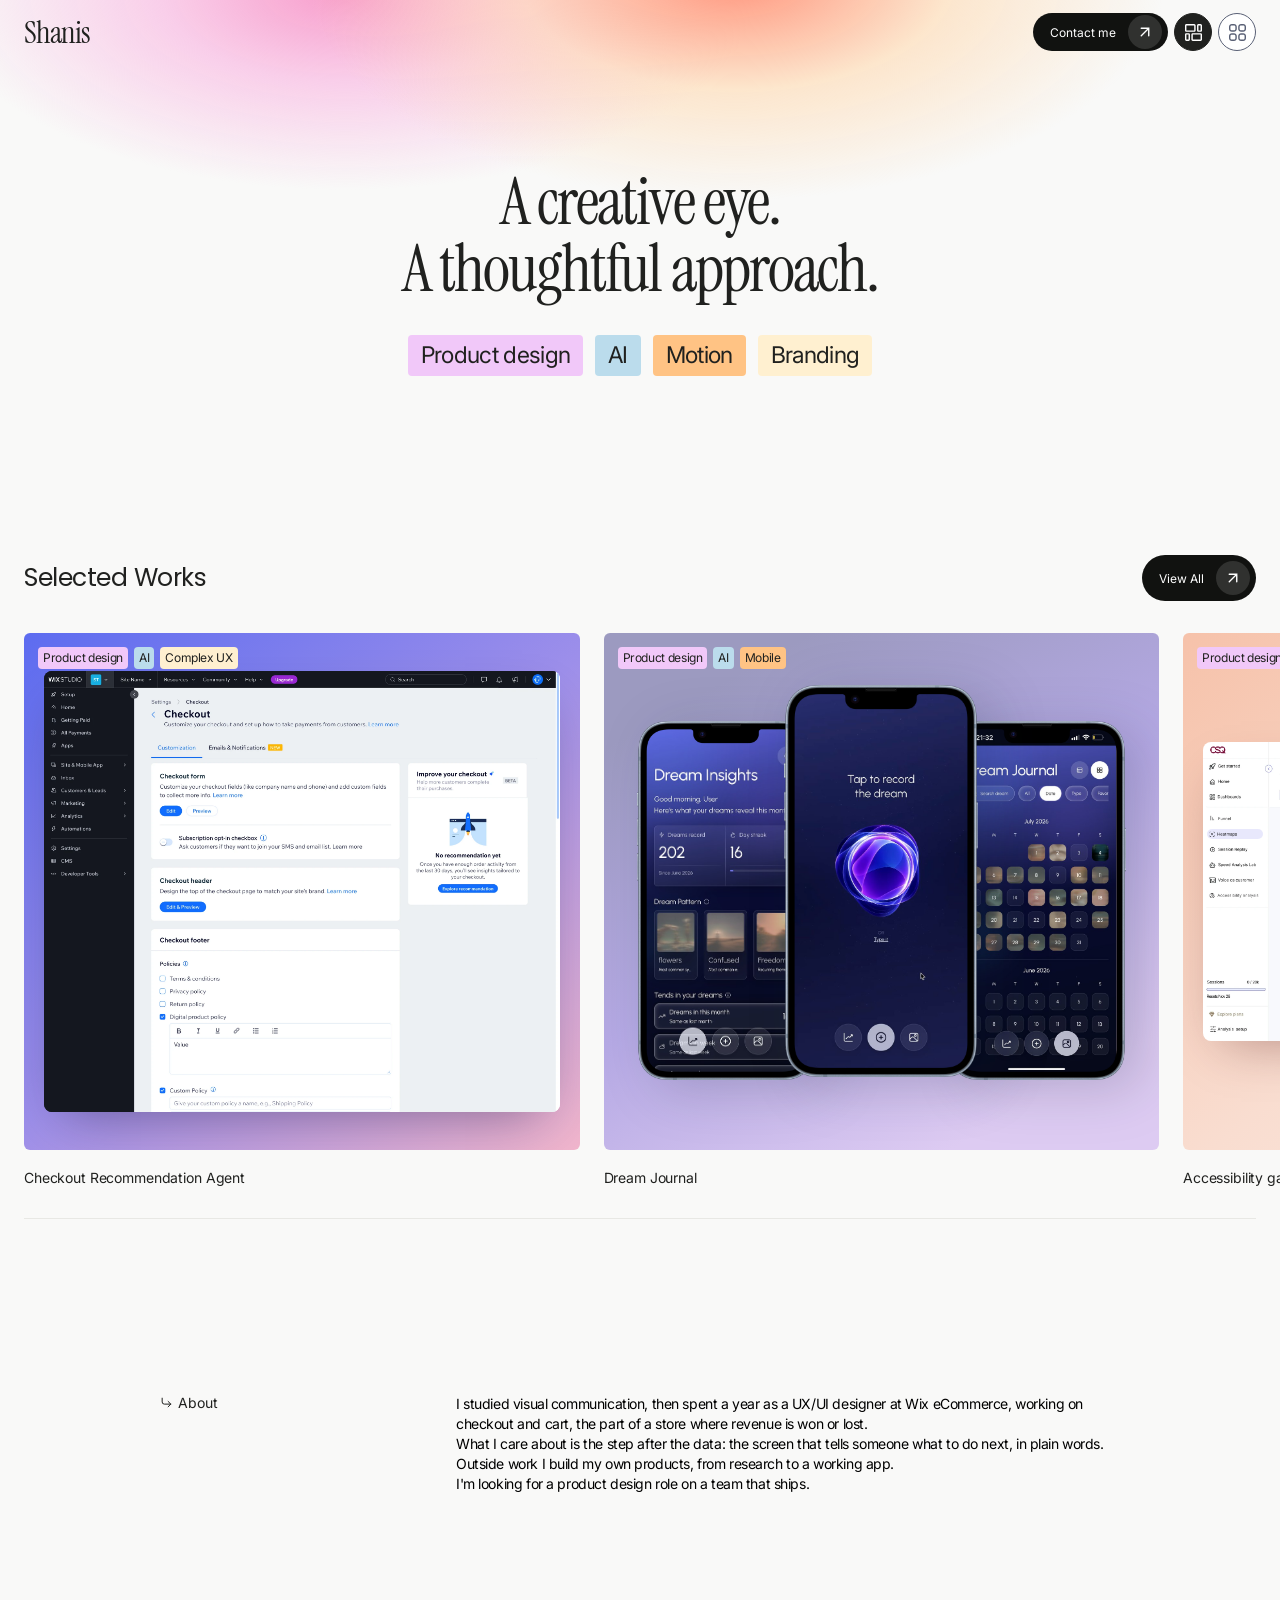
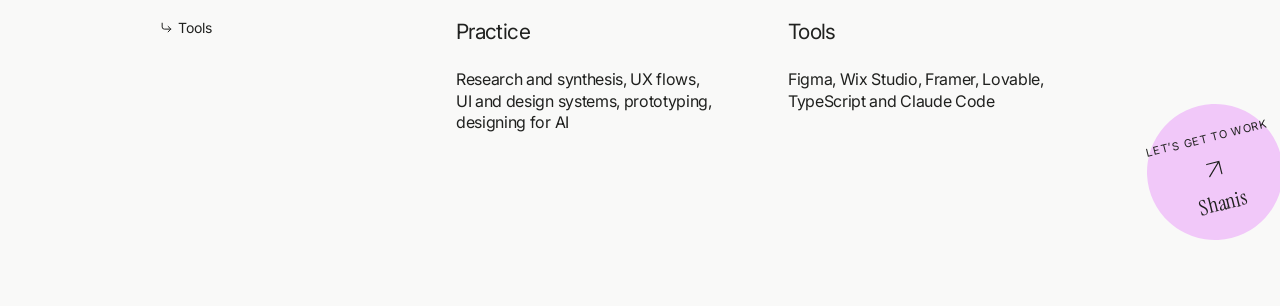
==== commit e33e26ab: "Work page with filter tabs; Tiny Cart concepts in a horizontal row - New work.html: all projects wit" ====
--- a/index.html
+++ b/index.html
@@ -11,7 +11,7 @@
   <link rel="icon" href="data:image/svg+xml,%3Csvg xmlns='http://www.w3.org/2000/svg' viewBox='0 0 32 32'%3E%3Crect width='32' height='32' rx='7' fill='%23161A2C'/%3E%3Ccircle cx='11' cy='16' r='4' fill='%235D6CF0'/%3E%3Ccircle cx='21' cy='16' r='4' fill='%23F4F5F7'/%3E%3C/svg%3E" type="image/svg+xml">
   <link rel="preconnect" href="https://fonts.googleapis.com">
   <link rel="preconnect" href="https://fonts.gstatic.com" crossorigin>
-  <link href="https://fonts.googleapis.com/css2?family=Instrument+Serif&family=Inter:wght@400;500&display=swap" rel="stylesheet">
+  <link href="https://fonts.googleapis.com/css2?family=Instrument+Serif&family=Inter:wght@400;500&family=Poppins:wght@400;500&display=swap" rel="stylesheet">
   <style>
 
 /* ------------------------------------------------------------
@@ -99,7 +99,7 @@
 /* ---------- Selected works ---------- */
 .works { display: flex; flex-direction: column; gap: 32px; padding: 0 var(--pad); scroll-margin-top: 24px; }
 .works-head { display: flex; align-items: center; justify-content: space-between; gap: 16px; }
-.works-head h2 { margin: 0; font-size: 25px; font-weight: 400; letter-spacing: -0.04em; }
+.works-head h2 { margin: 0; font-family: "Poppins", var(--sans); font-size: 25px; font-weight: 400; letter-spacing: -0.02em; }
 
 .gallery { list-style: none; margin: 0; padding: 0; }
 .gallery li { margin: 0; }
@@ -322,7 +322,7 @@
     <section class="works" id="work" data-view="row" aria-labelledby="works-title">
       <div class="works-head">
         <h2 id="works-title">Selected Works</h2>
-        <button type="button" class="action lg" data-view-all>View All<span class="badge"><svg viewBox="0 0 18 18" fill="none" aria-hidden="true"><path d="M12.75 12.75V5.25H5.25M12.75 5.25l-7.5 7.5" stroke="#fff" stroke-width="1.4" stroke-linecap="round"/></svg></span></button>
+        <a class="action lg" href="work.html">View All<span class="badge"><svg viewBox="0 0 18 18" fill="none" aria-hidden="true"><path d="M12.75 12.75V5.25H5.25M12.75 5.25l-7.5 7.5" stroke="#fff" stroke-width="1.4" stroke-linecap="round"/></svg></span></a>
       </div>
 
       <ul class="gallery">
@@ -447,7 +447,8 @@
   buttons.forEach(function (b) {
     b.addEventListener('click', function () { setView(b.getAttribute('data-view')); });
   });
-  document.querySelector('[data-view-all]').addEventListener('click', function () {
+  var viewAll = document.querySelector('[data-view-all]');
+  if (viewAll) viewAll.addEventListener('click', function () {
     setView('grid');
     works.scrollIntoView({ block: 'start' });
   });
--- a/site.css
+++ b/site.css
@@ -51,3 +51,15 @@
 .to-top:hover { background: #000; transform: translateY(-3px); }
 .to-top svg { width: 18px; height: 18px; }
 @media (prefers-reduced-motion: reduce) { .to-top, .to-top.show { transition: none; } }
+
+/* ---------- Phones: body text 14px, section headlines 20px ---------- */
+@media (max-width: 640px) {
+  html body .cs-body p:not(.intro),
+  html body .cs-body li,
+  html body .cs-body dd,
+  html body .cs-body blockquote { font-size: 14px !important; line-height: 1.55 !important; }
+  html body .cs-body h2 { font-size: 20px !important; line-height: 1.3 !important; }
+  html body .works-head h2, html body .about .label { font-size: 20px !important; }
+  html body .about-copy, html body .col p { font-size: 14px !important; }
+  html body .cs-body .problems b, html body .cs-body .learn b { font-size: 18px !important; font-weight: 400 !important; }
+}
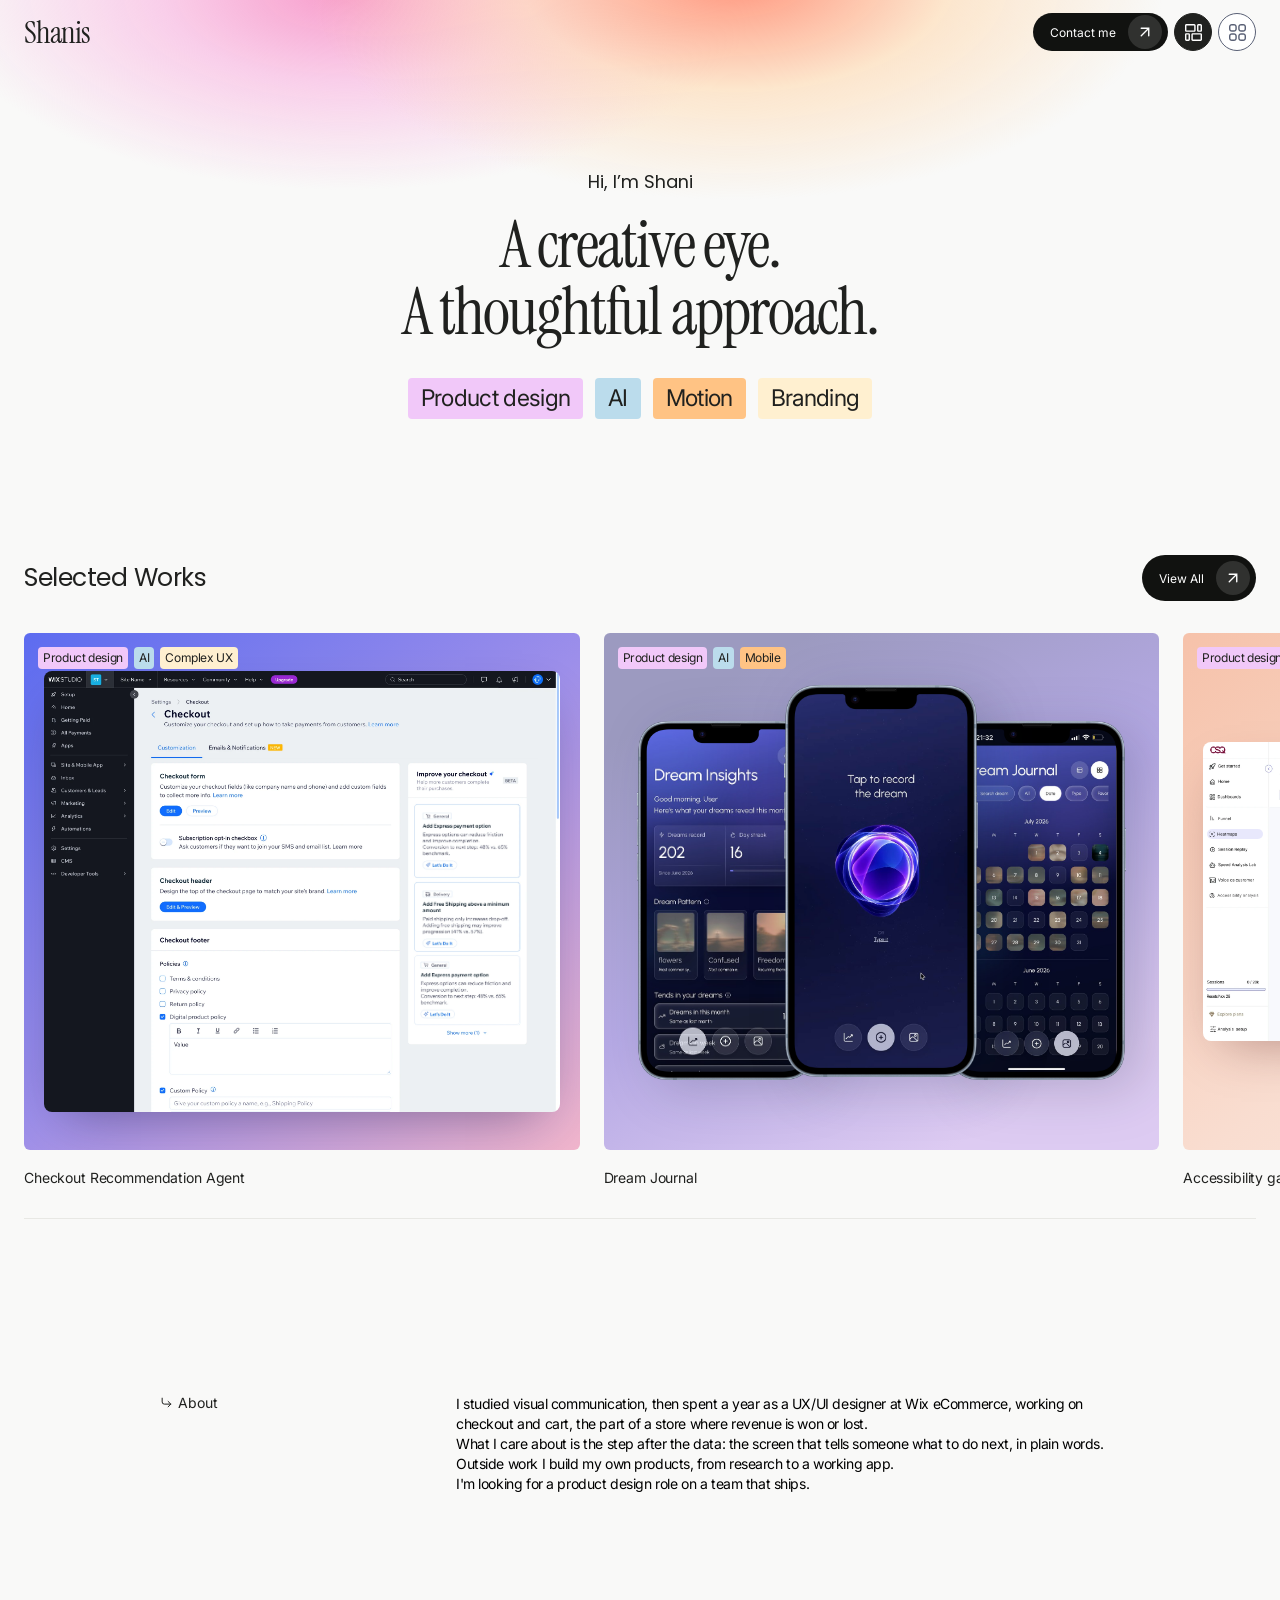
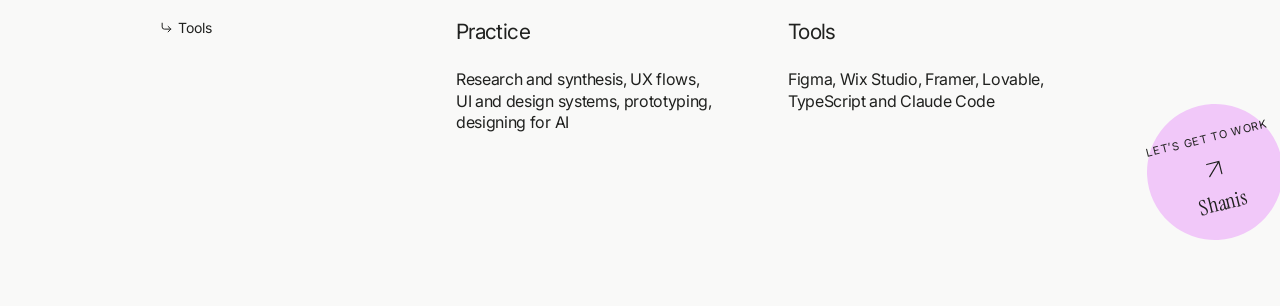
==== commit 32bee2ee: "Calcalist project; Checkout cover, solution hover and chat voices; Dream screens carousel, research " ====
--- a/index.html
+++ b/index.html
@@ -85,6 +85,7 @@
 .icon-btn:not([aria-pressed="true"]):hover { background: #F1F1EE; }
 
 .statement { position: relative; display: flex; flex-direction: column; align-items: center; gap: 32px; padding: 104px var(--pad) 0; text-align: center; }
+.statement .hello { margin: 0 0 -16px; font-family: "Poppins", var(--sans); font-size: clamp(16px, 1.4vw, 20px); color: var(--ink); }
 .statement h1 { margin: 0; font-family: var(--serif); font-weight: 400; font-size: clamp(42px, 5.5vw, 66px); line-height: 1.02; letter-spacing: -0.03em; }
 .statement h1 span { display: block; }
 
@@ -129,6 +130,12 @@
 .c-checkout { background: linear-gradient(140deg, #5D6CF0 0%, #9D8FEA 50%, #F1B5CC 100%); }
 .c-dream    { background: linear-gradient(151deg, #9C9AC0 14%, #B5A9E4 50%, #DDCBF2 86%); }
 .c-hotjar   { background: linear-gradient(140deg, #F6C2AA 0%, #F9DDD0 55%, #FBEAE2 100%); }
+.c-calc    { background: linear-gradient(140deg, #F2D2C6 0%, #FBE3D8 55%, #F4F1EC 100%); }
+.calc-phones { position: absolute; inset: 0; transition: transform .5s cubic-bezier(.2,.7,.2,1); }
+.card:hover .calc-phones { transform: scale(1.03); }
+.calc-phones img { position: absolute; height: 82%; width: auto; top: 9%; filter: drop-shadow(16px 14px 26px rgba(0,0,0,.22)); }
+.calc-phones .cp1 { left: 22%; z-index: 1; }
+.calc-phones .cp2 { position: absolute; left: 49%; top: 11%; height: 78%; filter: drop-shadow(16px 14px 26px rgba(0,0,0,.22)); }
 .c-cart     { background: linear-gradient(140deg, #D3B48F 14%, #EFC993 50%, #F8DFB0 86%); }
 .placeholder { padding: 8px 16px; border-radius: 999px; background: rgba(255, 255, 255, .85); font-size: 13px; text-align: center; max-width: 70%; }
 
@@ -284,6 +291,8 @@
   <script src="reveal.js" defer></script>
   <link rel="stylesheet" href="site.css">
   <script src="site.js" defer></script>
+  <link rel="stylesheet" href="calc-anim.css">
+  <script src="calc-anim.js" defer></script>
 </head>
 <body>
   <div class="cursor-glow" aria-hidden="true"></div>
@@ -308,6 +317,7 @@
     </nav>
 
     <div class="statement">
+      <p class="hello">Hi, I’m Shani</p>
       <h1><span>A creative eye.</span><span>A thoughtful approach.</span></h1>
       <ul class="tags" aria-label="Disciplines">
         <li class="tag t-pink">Product design</li>
--- a/calc-anim.css
+++ b/calc-anim.css
@@ -0,0 +1,9 @@
+/* Calcalist phone: onboarding, then Upcoming, then a tap on My events.
+   Plays once when it comes into view; hovering plays it again. */
+.ca-phone { position: relative; aspect-ratio: 532 / 1072; }
+.ca-phone img { position: absolute; inset: 0; width: 100%; height: 100%; display: block; transition: opacity .7s cubic-bezier(.4,0,.2,1); }
+.ca-phone .s2, .ca-phone .s1 { opacity: 0; }
+.ca-phone[data-s="1"] .s1, .ca-phone[data-s="2"] .s2 { opacity: 1; }
+.ca-phone .tap { position: absolute; left: 41.7%; top: 17.9%; width: 22%; aspect-ratio: 1; margin: -11% 0 0 -11%; border-radius: 50%; background: rgba(250, 71, 31, .35); opacity: 0; transform: scale(.3); pointer-events: none; z-index: 3; }
+.ca-phone.tapping .tap { animation: ca-tap .6s ease-out; }
+@keyframes ca-tap { 0% { opacity: 1; transform: scale(.3); } 100% { opacity: 0; transform: scale(1.4); } }
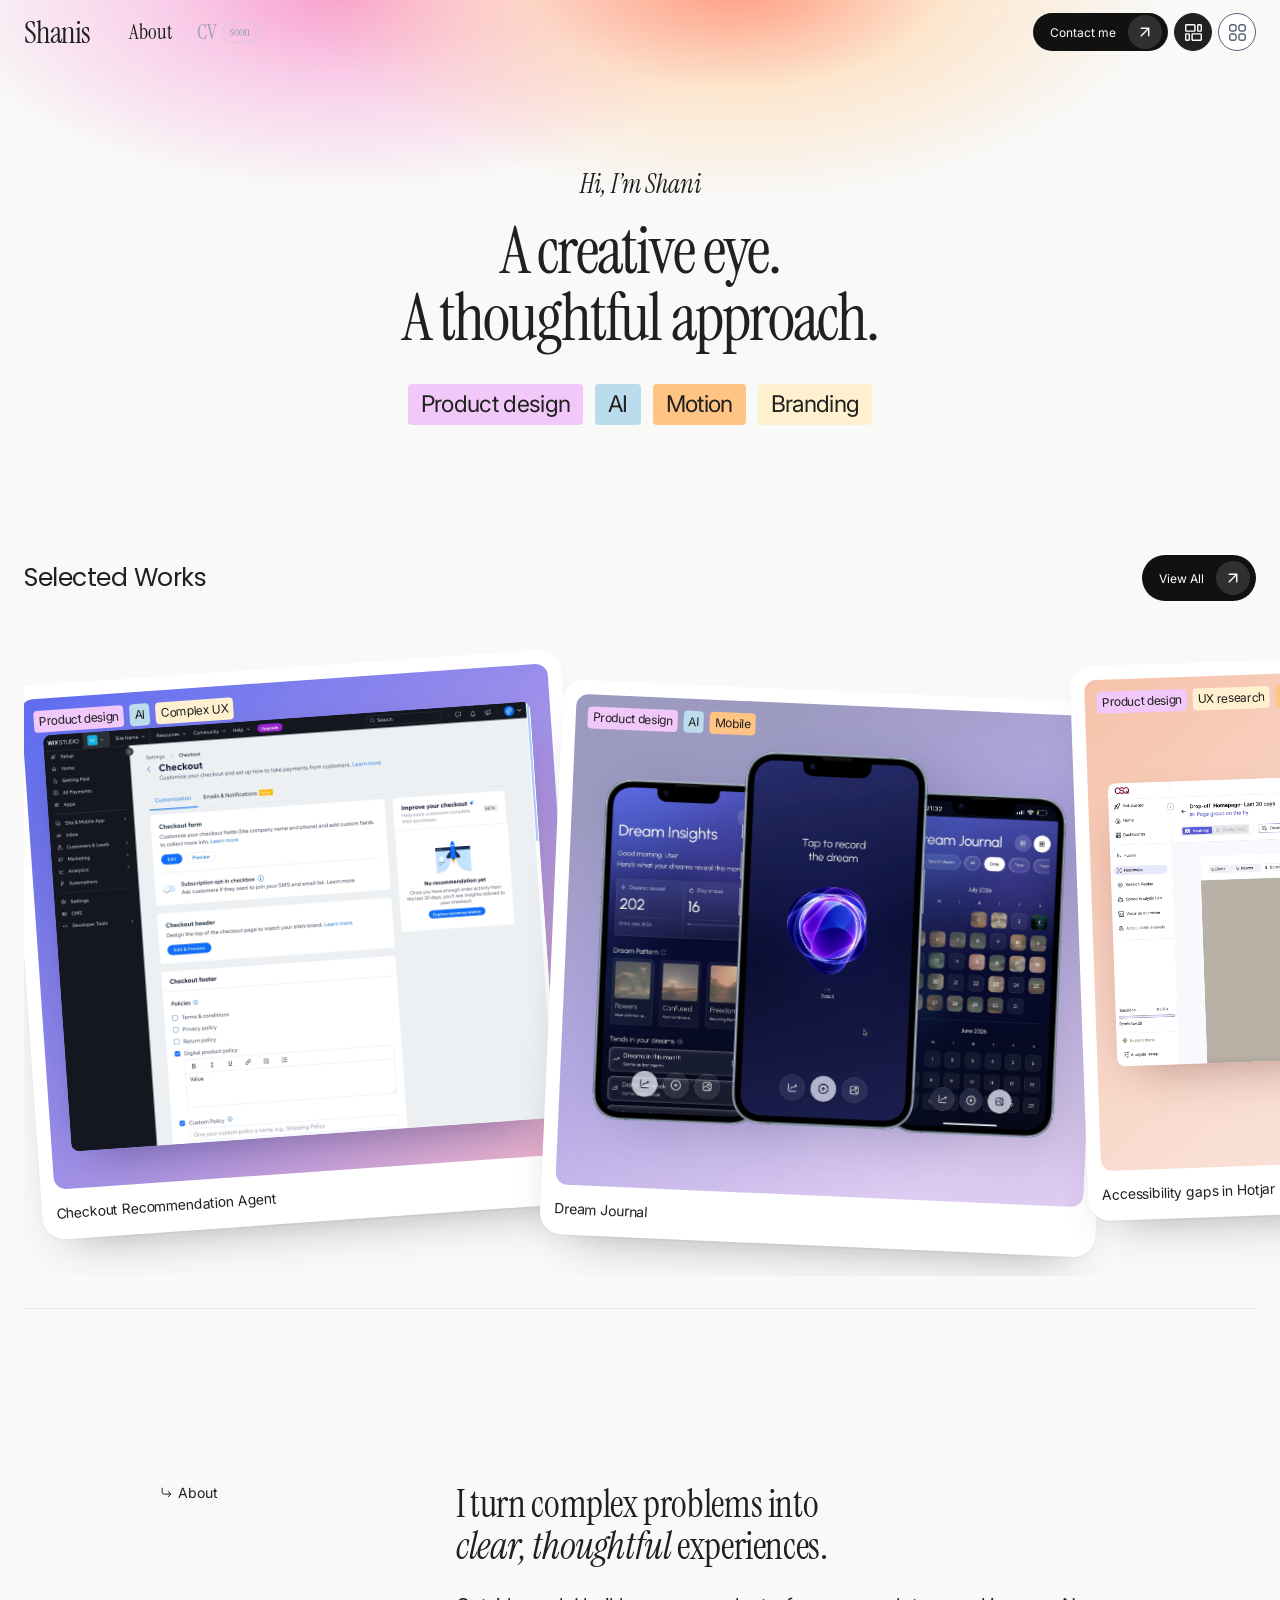
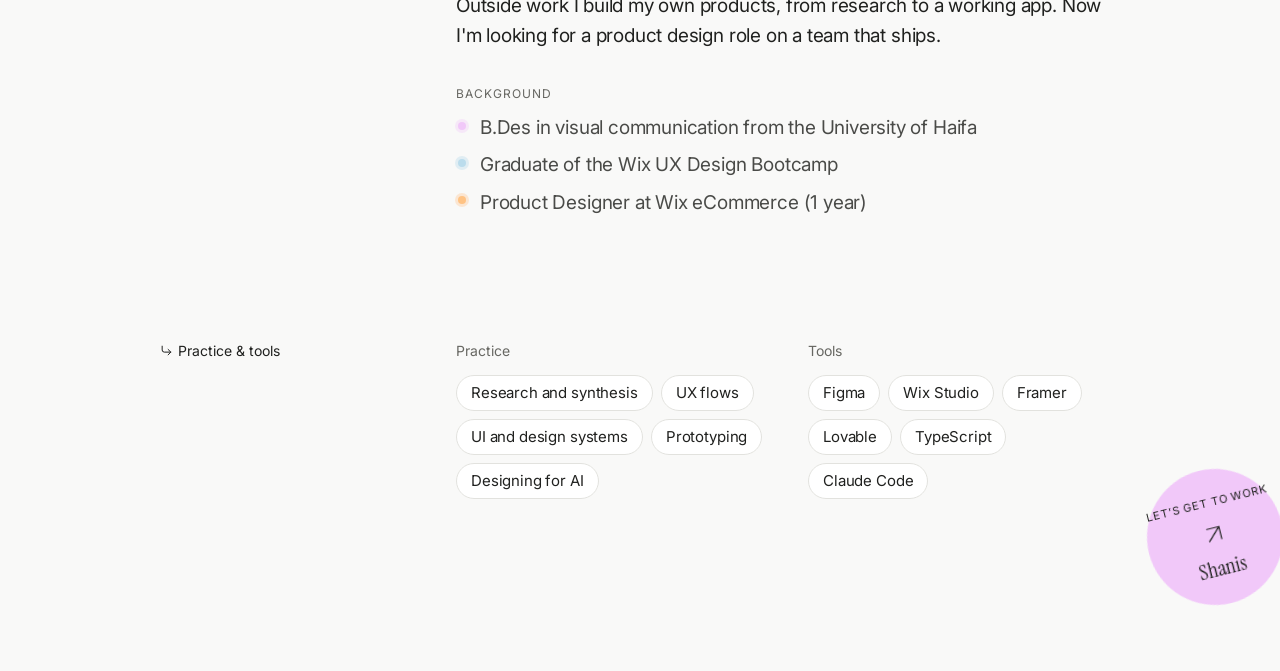
==== commit 85e2517d: "Contact cards pop up, playful tilted works row, About and CV in the nav, new About section, phone na" ====
--- a/index.html
+++ b/index.html
@@ -11,7 +11,7 @@
   <link rel="icon" href="data:image/svg+xml,%3Csvg xmlns='http://www.w3.org/2000/svg' viewBox='0 0 32 32'%3E%3Crect width='32' height='32' rx='7' fill='%23161A2C'/%3E%3Ccircle cx='11' cy='16' r='4' fill='%235D6CF0'/%3E%3Ccircle cx='21' cy='16' r='4' fill='%23F4F5F7'/%3E%3C/svg%3E" type="image/svg+xml">
   <link rel="preconnect" href="https://fonts.googleapis.com">
   <link rel="preconnect" href="https://fonts.gstatic.com" crossorigin>
-  <link href="https://fonts.googleapis.com/css2?family=Instrument+Serif&family=Inter:wght@400;500&family=Poppins:wght@400;500&display=swap" rel="stylesheet">
+  <link href="https://fonts.googleapis.com/css2?family=Instrument+Serif:ital@0;1&family=Inter:wght@400;500&family=Poppins:wght@400;500&display=swap" rel="stylesheet">
   <style>
 
 /* ------------------------------------------------------------
@@ -60,6 +60,14 @@
 .nav { position: relative; display: flex; align-items: center; justify-content: space-between; height: 64px; padding: 0 var(--pad); }
 .logo { font-family: var(--serif); font-size: 31px; letter-spacing: -0.03em; line-height: 1; }
 .nav-actions { display: flex; align-items: center; gap: 6px; }
+.nav-left { display: flex; align-items: center; gap: clamp(14px, 2vw, 26px); }
+.nav-left .logo { margin-right: clamp(4px, 1vw, 14px); }
+.nav-link { position: relative; font-family: var(--serif); font-size: 21px; line-height: 1; color: var(--ink); text-decoration: none; }
+a.nav-link::after { content: ""; position: absolute; left: 0; right: 0; bottom: -3px; height: 1px; background: currentColor; transform: scaleX(0); transform-origin: left; transition: transform .25s ease; }
+a.nav-link:hover::after { transform: scaleX(1); }
+.nav-link.soon { display: inline-flex; align-items: center; gap: 5px; color: #9AA0B0; cursor: default; }
+.nav-link.soon small { padding: 1px 7px; border-radius: 999px; border: 1px dashed #C9CEE0; font-size: 13px; line-height: 1.4; }
+@media (max-width: 640px) { .nav-link { display: none; } }
 
 .action {
   display: inline-flex; align-items: center; gap: 12px; height: 38px; padding: 6px 6px 6px 17px; border-radius: 100px;
@@ -85,7 +93,7 @@
 .icon-btn:not([aria-pressed="true"]):hover { background: #F1F1EE; }
 
 .statement { position: relative; display: flex; flex-direction: column; align-items: center; gap: 32px; padding: 104px var(--pad) 0; text-align: center; }
-.statement .hello { margin: 0 0 -16px; font-family: "Poppins", var(--sans); font-size: clamp(16px, 1.4vw, 20px); color: var(--ink); }
+.statement .hello { margin: 0 0 -16px; font-family: var(--serif); font-style: italic; font-size: clamp(22px, 2vw, 30px); color: var(--ink); }
 .statement h1 { margin: 0; font-family: var(--serif); font-weight: 400; font-size: clamp(42px, 5.5vw, 66px); line-height: 1.02; letter-spacing: -0.03em; }
 .statement h1 span { display: block; }
 
@@ -112,6 +120,27 @@
 .works[data-view="row"] .gallery::-webkit-scrollbar { display: none; }
 .works[data-view="row"] .gallery.dragging { cursor: grabbing; scroll-snap-type: none; }
 .works[data-view="row"] .gallery li { flex: 0 0 max(260px, 43.4vw); scroll-snap-align: start; }
+/* row view, desktop: a playful row. Each project sits in a small white frame with its own tilt and the
+   frames overlap a little; hover straightens a frame and brings it forward. The grid view stays orderly. */
+@media (min-width: 641px) {
+  .works[data-view="row"] .gallery { gap: 0; padding-top: 48px; padding-bottom: 64px; margin-top: -24px; }
+  .works[data-view="row"] .gallery li { position: relative; margin-right: -2.2vw; }
+  .works[data-view="row"] .gallery li:last-child { margin-right: 0; }
+  .works[data-view="row"] .card {
+    padding: 14px 14px 18px; gap: 16px; border-radius: 22px; background: #fff;
+    box-shadow: 0 1px 2px rgba(22, 26, 44, .05), 0 24px 50px -30px rgba(22, 26, 44, .45);
+    transform: translateY(var(--ty, 0)) rotate(var(--tilt, 0deg));
+    transition: transform .5s cubic-bezier(.2, 1.2, .35, 1), box-shadow .3s ease;
+  }
+  .works[data-view="row"] .card .cover { border-radius: 12px; }
+  .works[data-view="row"] .card .disciplines { left: 26px; top: 26px; }
+  .works[data-view="row"] .gallery li:nth-child(4n+1) .card { --tilt: -4deg; --ty: 10px; }
+  .works[data-view="row"] .gallery li:nth-child(4n+2) .card { --tilt: 2.5deg; --ty: 34px; }
+  .works[data-view="row"] .gallery li:nth-child(4n+3) .card { --tilt: -2deg; --ty: 0px; }
+  .works[data-view="row"] .gallery li:nth-child(4n+4) .card { --tilt: 3.5deg; --ty: 24px; }
+  .works[data-view="row"] .gallery li:hover { z-index: 5; }
+  .works[data-view="row"] .card:hover { transform: translateY(calc(var(--ty, 0px) - 8px)) rotate(0deg) scale(1.02); box-shadow: 0 1px 2px rgba(22, 26, 44, .05), 0 36px 70px -30px rgba(22, 26, 44, .5); }
+}
 /* grid view: two columns */
 .works[data-view="grid"] .gallery { display: grid; grid-template-columns: repeat(2, minmax(0, 1fr)); gap: 40px 24px; }
 
@@ -228,8 +257,24 @@
 .block { display: flex; gap: 72px; align-items: flex-start; }
 .label { display: flex; align-items: center; gap: 5px; flex: 0 0 224px; margin: 0; font-size: 14px; font-weight: 400; }
 .label svg { width: 13px; height: 13px; flex: none; }
-.about-copy { flex: 1 1 0; margin: 0; font-size: 14px; line-height: 20px; letter-spacing: -0.03em; color: #000; }
+/* about: a big lead line, two short paragraphs, three small tilted fact cards */
+.about-main { flex: 1 1 0; min-width: 0; }
+.about-lead { margin: 0 0 24px; max-width: 24ch; font-family: var(--serif); font-size: clamp(30px, 3vw, 42px); line-height: 1.08; letter-spacing: -0.01em; color: var(--ink); }
+.about-lead em { font-style: italic; }
+.about-sub { margin: 36px 0 12px; font-size: 12px; letter-spacing: .08em; text-transform: uppercase; color: var(--muted); }
+.about-points { list-style: none; display: grid; gap: 8px; margin: 0; padding: 0; }
+.about-points li { position: relative; margin: 0; padding-left: 24px; font-size: 19px; line-height: 1.55; letter-spacing: -0.01em; color: #4A4B48; }
+.about-points li::before { content: ""; position: absolute; left: 2px; top: .45em; width: 8px; height: 8px; border-radius: 50%; background: var(--pink); box-shadow: 0 0 0 3px rgba(241, 200, 249, .35); }
+.about-points li:nth-child(2)::before { background: var(--blue); box-shadow: 0 0 0 3px rgba(187, 220, 236, .4); }
+.about-points li:nth-child(3)::before { background: var(--orange); box-shadow: 0 0 0 3px rgba(255, 196, 140, .35); }
+.about-copy { display: grid; gap: 14px; max-width: 54ch; margin: 0; font-size: 19px; line-height: 1.55; letter-spacing: -0.01em; color: var(--ink); }
 .about-copy p { margin: 0; }
+/* practice and tools as chips */
+.skills { flex: 1 1 0; display: grid; grid-template-columns: repeat(2, minmax(0, 1fr)); gap: 40px; }
+.skill-set h3 { margin: 0 0 16px; font-size: 14px; font-weight: 400; color: var(--muted); }
+.chips { list-style: none; display: flex; flex-wrap: wrap; gap: 8px; margin: 0; padding: 0; }
+.chips li { padding: 8px 14px; border-radius: 999px; border: 1px solid #E2E2DE; background: #fff; font-size: 15px; line-height: 1.2; letter-spacing: -0.01em; }
+@media (max-width: 900px) { .skills { grid-template-columns: 1fr; gap: 28px; } }
 .col { flex: 0 0 260px; display: flex; flex-direction: column; gap: 25px; }
 .col.fill { flex: 1 1 0; }
 .col h3 { margin: 0; font-size: 21px; font-weight: 400; letter-spacing: -0.03em; }
@@ -260,8 +305,8 @@
 }
 @media (max-width: 640px) {
   :root { --pad: 16px; }
-  .nav .action .label-text { display: none; }
-  .nav .action { padding-left: 6px; gap: 0; }
+  /* phones: only Contact me in the nav, with its label; the row and grid switches are hidden */
+  .nav .icon-btn[data-view] { display: none; }
   .intro { min-height: 0; padding-bottom: 96px; }
   .statement { padding-top: 72px; }
   /* phones: always a vertical list, whichever view is selected */
@@ -304,9 +349,13 @@
     <div class="haze apricot" aria-hidden="true"></div>
 
     <nav class="nav" aria-label="Main">
-      <a class="logo" href="index.html">Shanis</a>
+      <div class="nav-left">
+        <a class="logo" href="index.html">Shanis</a>
+        <a class="nav-link" href="#about">About</a>
+        <span class="nav-link soon" title="My CV is on the way">CV<small>soon</small></span>
+      </div>
       <div class="nav-actions">
-        <a class="action" href="mailto:hello@shanileibner.com"><span class="label-text">Contact me</span><span class="badge"><svg viewBox="0 0 18 18" fill="none" aria-hidden="true"><path d="M12.75 12.75V5.25H5.25M12.75 5.25l-7.5 7.5" stroke="#fff" stroke-width="1.4" stroke-linecap="round"/></svg></span></a>
+        <a class="action" href="mailto:shanilei.st2@gmail.com"><span class="label-text">Contact me</span><span class="badge"><svg viewBox="0 0 18 18" fill="none" aria-hidden="true"><path d="M12.75 12.75V5.25H5.25M12.75 5.25l-7.5 7.5" stroke="#fff" stroke-width="1.4" stroke-linecap="round"/></svg></span></a>
         <button type="button" class="icon-btn" data-view="row" aria-pressed="true" aria-label="Show works as a scrolling row" aria-controls="work">
           <svg viewBox="0 0 17 17" fill="currentColor" aria-hidden="true"><path d="M1.42 7.79h7.79c.38 0 .74-.15 1-.41.27-.27.42-.63.42-1V1.42c0-.38-.15-.74-.42-1A1.42 1.42 0 0 0 9.21 0H1.42C1.04 0 .68.15.41.41.15.68 0 1.04 0 1.42v4.96c0 .37.15.73.41 1 .27.26.63.41 1.01.41Zm0-6.37h7.79v4.96H1.42V1.42Z"/><path d="M15.58 0h-2.12c-.38 0-.74.15-1 .41-.27.27-.42.63-.42 1.01v4.96c0 .37.15.73.42 1 .26.26.62.41 1 .41h2.12c.38 0 .74-.15 1-.41.27-.27.42-.63.42-1V1.42c0-.38-.15-.74-.42-1.01A1.42 1.42 0 0 0 15.58 0Zm0 6.38h-2.12V1.42h2.12v4.96Z"/><path d="M3.54 9.21H1.42c-.38 0-.74.15-1.01.41-.26.27-.41.63-.41 1v4.96c0 .38.15.74.41 1.01.27.26.63.41 1.01.41h2.12c.38 0 .74-.15 1-.41.27-.27.42-.63.42-1.01v-4.96c0-.37-.15-.73-.42-1a1.42 1.42 0 0 0-1-.41Zm0 6.37H1.42v-4.96h2.12v4.96Z"/><path d="M15.58 9.21H7.79c-.37 0-.73.15-1 .41-.26.27-.41.63-.41 1v4.96c0 .38.15.74.41 1.01.27.26.63.41 1 .41h7.79c.38 0 .74-.15 1.01-.41.26-.27.41-.63.41-1.01v-4.96c0-.37-.15-.73-.41-1a1.42 1.42 0 0 0-1.01-.41Zm0 6.37H7.79v-4.96h7.79v4.96Z"/></svg>
         </button>
@@ -378,31 +427,40 @@
     <section class="about" id="about" aria-label="About">
       <div class="block">
         <h2 class="label"><svg viewBox="0 0 13 13" fill="none" aria-hidden="true"><path d="M8.12 10.83l2.71-2.71-2.71-2.7M10.83 8.12h-6.5a2.17 2.17 0 0 1-2.16-2.16V2.17" stroke="#20211F" stroke-linecap="round"/></svg>About</h2>
-        <div class="about-copy">
-          <p>I studied visual communication, then spent a year as a UX/UI designer at Wix eCommerce, working on checkout and cart, the part of a store where revenue is won or lost.</p>
-          <p>What I care about is the step after the data: the screen that tells someone what to do next, in plain words. Outside work I build my own products, from research to a working app.</p>
-          <p>I'm looking for a product design role on a team that ships.</p>
+        <div class="about-main">
+          <p class="about-lead">I turn complex problems into <em>clear, thoughtful</em> experiences.</p>
+          <div class="about-copy">
+            <p>Outside work I build my own products, from research to a working app. Now I'm looking for a product design role on a team that ships.</p>
+          </div>
+          <p class="about-sub">Background</p>
+          <ul class="about-points">
+            <li>B.Des in visual communication from the University of Haifa</li>
+            <li>Graduate of the Wix UX Design Bootcamp</li>
+            <li>Product Designer at Wix eCommerce (1 year)</li>
+          </ul>
         </div>
       </div>
 
       <div class="block">
-        <h2 class="label"><svg viewBox="0 0 13 13" fill="none" aria-hidden="true"><path d="M8.12 10.83l2.71-2.71-2.71-2.7M10.83 8.12h-6.5a2.17 2.17 0 0 1-2.16-2.16V2.17" stroke="#20211F" stroke-linecap="round"/></svg>Tools</h2>
-        <div class="col">
-          <h3>Practice</h3>
-          <p>Research and synthesis, UX flows, UI and design systems, prototyping, designing for AI</p>
-        </div>
-        <div class="col fill">
-          <h3>Tools</h3>
-          <p>Figma, Wix Studio, Framer, Lovable, TypeScript and Claude Code</p>
+        <h2 class="label"><svg viewBox="0 0 13 13" fill="none" aria-hidden="true"><path d="M8.12 10.83l2.71-2.71-2.71-2.7M10.83 8.12h-6.5a2.17 2.17 0 0 1-2.16-2.16V2.17" stroke="#20211F" stroke-linecap="round"/></svg>Practice &amp; tools</h2>
+        <div class="skills">
+          <div class="skill-set">
+            <h3>Practice</h3>
+            <ul class="chips"><li>Research and synthesis</li><li>UX flows</li><li>UI and design systems</li><li>Prototyping</li><li>Designing for AI</li></ul>
+          </div>
+          <div class="skill-set">
+            <h3>Tools</h3>
+            <ul class="chips"><li>Figma</li><li>Wix Studio</li><li>Framer</li><li>Lovable</li><li>TypeScript</li><li>Claude Code</li></ul>
+          </div>
         </div>
       </div>
 
       <footer class="foot" id="contact">
         <small>© Shani 2026</small>
-        <a href="mailto:hello@shanileibner.com">Let’s make something matter. ↗</a>
+        <a href="mailto:shanilei.st2@gmail.com">Let’s make something matter. ↗</a>
       </footer>
 
-      <a class="seal" href="mailto:hello@shanileibner.com" aria-label="Let's get to work: email Shani">
+      <a class="seal" href="mailto:shanilei.st2@gmail.com" aria-label="Let's get to work: email Shani">
         <span class="invite">LET’S GET TO WORK</span>
         <svg viewBox="0 0 30 30" fill="none" aria-hidden="true"><path d="M21.25 21.25V8.75H8.75M21.25 8.75l-12.5 12.5" stroke="#20211F" stroke-width="1.2" stroke-linecap="round"/></svg>
         <span class="sig">Shanis</span>
--- a/site.css
+++ b/site.css
@@ -63,3 +63,95 @@
   html body .about-copy, html body .col p { font-size: 14px !important; }
   html body .cs-body .problems b, html body .cs-body .learn b { font-size: 18px !important; font-weight: 400 !important; }
 }
+
+/* ---------- Contact: cards scattered across the screen ---------- */
+.ct {
+  position: fixed; inset: 0; z-index: 10000; overflow: hidden;
+  background: rgba(17, 18, 16, .42); backdrop-filter: blur(10px); -webkit-backdrop-filter: blur(10px);
+  font-family: "Poppins", "Helvetica Neue", Arial, sans-serif; text-align: left;
+  opacity: 0; transition: opacity .3s ease;
+}
+.ct[hidden] { display: none; }
+.ct.show { opacity: 1; }
+html.ct-lock { overflow: hidden; }
+.ct-field { position: absolute; inset: 0; }
+.ct-close { position: absolute; right: clamp(16px, 2.5vw, 32px); top: clamp(16px, 2.5vw, 32px); z-index: 200; display: grid; place-items: center; width: 44px; height: 44px; padding: 0; border: 0; border-radius: 50%; background: #fff; color: #111210; cursor: pointer; transition: transform .25s ease; }
+.ct-close:hover { transform: rotate(90deg); }
+.ct-close svg { width: 18px; height: 18px; }
+.ct-hint { position: absolute; left: 50%; bottom: 22px; margin: 0; transform: translateX(-50%); font-size: 13px; color: rgba(255,255,255,.75); opacity: 0; transition: opacity .4s ease 1s; pointer-events: none; }
+.ct.show .ct-hint { opacity: 1; }
+
+/* each card: placed by --x/--y (centre point) and tilted by --r; flies out from the click (--fx/--fy) */
+.ct-card {
+  position: absolute; left: var(--x); top: var(--y); width: 236px; min-height: 290px; margin: 0;
+  display: flex; flex-direction: column; padding: 20px 20px 18px; border-radius: 26px;
+  background: #EEEAF7; color: #1B1640; box-shadow: 0 30px 60px -28px rgba(17, 18, 16, .55);
+  cursor: grab; user-select: none; touch-action: none;
+  transform: translate(calc(-50% + var(--fx, 0px)), calc(-50% + var(--fy, 0px))) rotate(0deg) scale(.2); opacity: 0;
+  transition: transform .9s cubic-bezier(.2, 1.25, .35, 1) calc(var(--i) * 70ms), opacity .3s ease calc(var(--i) * 70ms), box-shadow .25s ease;
+}
+.ct.show .ct-card { transform: translate(calc(-50% + var(--dx, 0px)), calc(-50% + var(--dy, 0px))) rotate(var(--r)) scale(var(--s, 1)); opacity: 1; }
+.ct.show .ct-card:hover { transform: translate(calc(-50% + var(--dx, 0px)), calc(-50% + var(--dy, 0px))) rotate(0deg) scale(calc(var(--s, 1) * 1.04)); transition-delay: 0s; transition-duration: .35s; box-shadow: 0 40px 70px -26px rgba(17, 18, 16, .6); }
+.ct.show .ct-card.drag { transition: none; cursor: grabbing; }
+.ct-mail { --x: 50%; --y: 47%; --r: 3deg; width: 268px; background: #fff; z-index: 6; }
+.ct-cv   { --x: 26%; --y: 31%; --r: -9deg; background: #FBE3EC; }
+.ct-li   { --x: 75%; --y: 28%; --r: 8deg;  background: #E3E9FB; }
+.ct-talk { --x: 29%; --y: 73%; --r: 6deg;  background: #FCEBCD; }
+.ct-me   { --x: 72%; --y: 72%; --r: -6deg; background: #111210; color: #fff; }
+
+.ct-ic { display: grid; place-items: center; width: 48px; height: 48px; border-radius: 15px; background: rgba(27, 22, 64, .08); }
+.ct-ic svg { width: 24px; height: 24px; }
+.ct-mail .ct-ic { background: #111210; color: #fff; }
+.ct-li .ct-ic { color: #0A66C2; }
+.ct-emoji { font-size: 36px; line-height: 1; }
+.ct-title { margin-top: auto; padding-top: 28px; font-size: 26px; font-weight: 500; line-height: 1.1; letter-spacing: -0.02em; }
+.ct-text { margin-top: 6px; font-size: 14px; line-height: 1.45; color: rgba(27, 22, 64, .65); overflow-wrap: anywhere; }
+.ct-me .ct-text { color: rgba(255,255,255,.6); margin-top: 0; }
+.ct-actions { display: flex; gap: 6px; margin-top: 16px; }
+.ct-btn { display: inline-flex; align-items: center; gap: 6px; white-space: nowrap; height: 36px; padding: 0 12px; border: 0; border-radius: 999px; background: rgba(27, 22, 64, .08); color: #1B1640; font: inherit; font-size: 13px; font-weight: 500; text-decoration: none; cursor: pointer; transition: background .2s ease, transform .2s ease; }
+.ct-btn:hover { transform: translateY(-1px); }
+.ct-btn.dark { background: #111210; color: #fff; }
+.ct-btn.done { background: #7BE08B; color: #111210; }
+.ct-btn svg { width: 15px; height: 15px; }
+.ct-soon { align-self: flex-start; margin-top: 16px; padding: 6px 12px; border-radius: 999px; border: 1px dashed rgba(27, 22, 64, .35); font-size: 12px; color: rgba(27, 22, 64, .7); }
+.ct-chips { display: flex; flex-wrap: wrap; gap: 6px; margin-top: 14px; }
+.ct-chips span { padding: 5px 10px; border-radius: 999px; background: rgba(255,255,255,.75); font-size: 12px; }
+.ct-role { font-size: 11px; letter-spacing: .14em; text-transform: uppercase; color: rgba(255,255,255,.6); }
+.ct-sig { margin: auto 0 10px; font-family: "Instrument Serif", Georgia, serif; font-size: 72px; line-height: 1; }
+.ct-toast { position: absolute; left: 50%; top: 26px; z-index: 300; padding: 8px 14px; border-radius: 999px; background: #fff; color: #111210; font-size: 13px; font-weight: 500; opacity: 0; transform: translate(-50%, -6px); transition: opacity .2s ease, transform .2s ease; pointer-events: none; }
+.ct-toast.on { opacity: 1; transform: translate(-50%, 0); }
+
+/* desktop: larger cards, spread a little wider */
+@media (min-width: 901px) {
+  .ct-card { width: 284px; min-height: 350px; padding: 24px 24px 22px; border-radius: 30px; }
+  .ct-mail { width: 322px; }
+  .ct-cv   { --x: 24%; --y: 30%; }
+  .ct-li   { --x: 77%; --y: 29%; }
+  .ct-talk { --x: 27%; --y: 74%; }
+  .ct-me   { --x: 74%; --y: 73%; }
+  .ct-ic { width: 56px; height: 56px; border-radius: 17px; }
+  .ct-ic svg { width: 28px; height: 28px; }
+  .ct-emoji { font-size: 42px; }
+  .ct-title { font-size: 31px; }
+  .ct-text { font-size: 15px; }
+  .ct-btn { height: 40px; padding: 0 14px; font-size: 14px; }
+  .ct-soon, .ct-chips span { font-size: 13px; }
+  .ct-sig { font-size: 88px; }
+}
+/* shorter desktop screens: the same cards, scaled down so they keep their spacing */
+@media (min-width: 901px) and (max-height: 860px) { .ct-card { --s: .86; } }
+@media (min-width: 901px) and (max-height: 760px) { .ct-card { --s: .74; } }
+/* phones: the cards stack down the screen, still a little tilted, and the overlay scrolls */
+@media (max-width: 900px) {
+  .ct { overflow-y: auto; }
+  .ct-field { position: relative; inset: auto; display: flex; flex-direction: column; align-items: center; gap: 0; padding: 84px 16px 48px; }
+  .ct-card { position: relative; left: auto; top: auto; width: min(320px, 88%); min-height: 0; margin-top: -18px; cursor: default; touch-action: auto;
+    transform: translate(var(--fx, 0px), var(--fy, 0px)) scale(.2); }
+  .ct-card:first-child { margin-top: 0; }
+  .ct.show .ct-card, .ct.show .ct-card:hover { transform: rotate(var(--r)); }
+  .ct-mail { --r: 2deg; order: 1; } .ct-cv { --r: -3deg; order: 2; } .ct-li { --r: 3deg; order: 3; } .ct-talk { --r: -2deg; order: 4; } .ct-me { --r: 2deg; order: 5; }
+  .ct-title { padding-top: 18px; font-size: 22px; }
+  .ct-sig { font-size: 56px; margin: 18px 0 8px; }
+  .ct-hint { display: none; }
+}
+@media (prefers-reduced-motion: reduce) { .ct, .ct-card { transition: none; } }
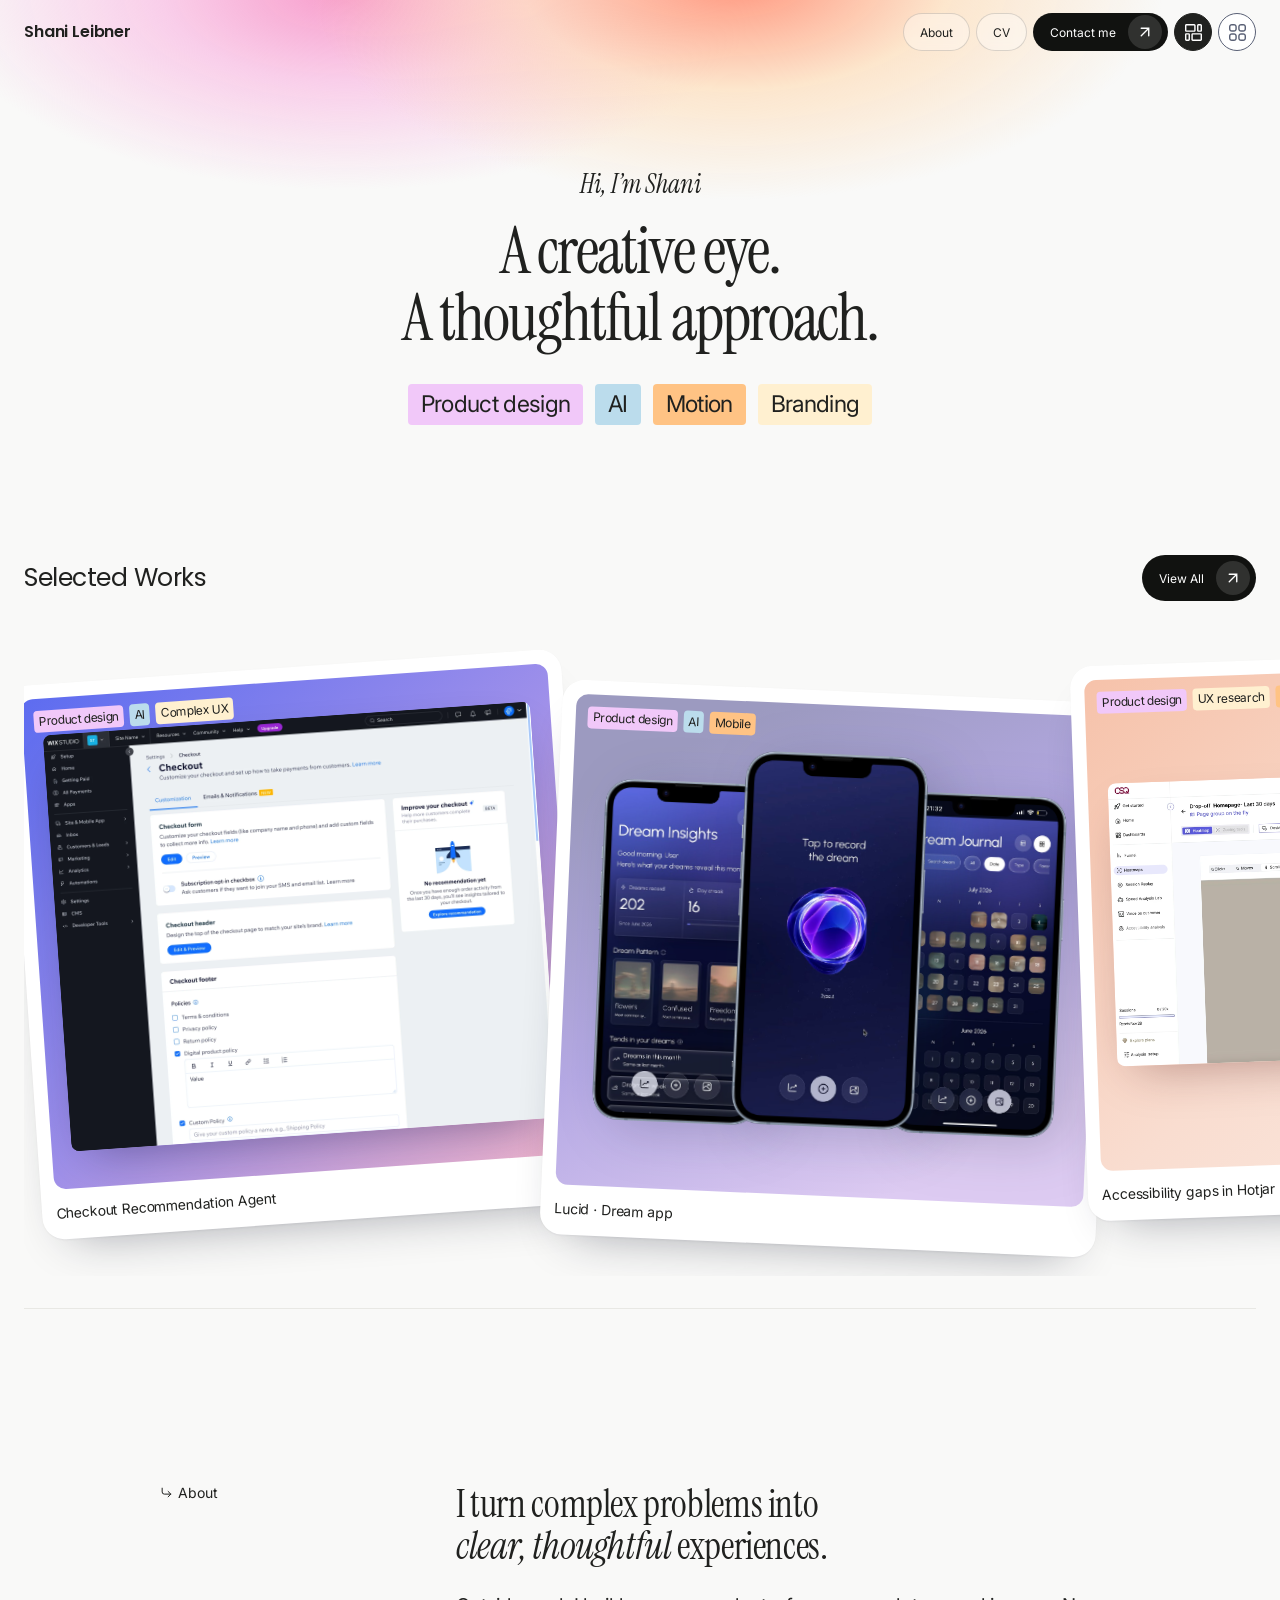
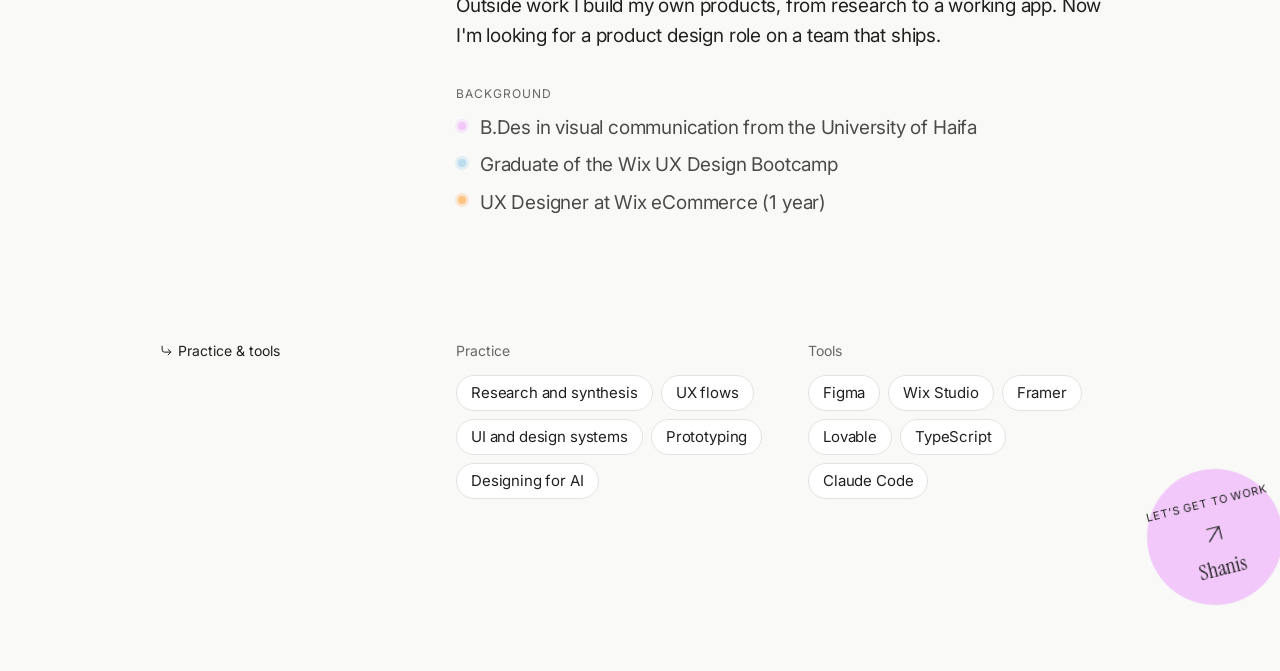
==== commit c3ad8c85: "CV and LinkedIn links, Lucid name, nav pills, same name in every top bar, Key decision with numbered" ====
--- a/index.html
+++ b/index.html
@@ -11,7 +11,7 @@
   <link rel="icon" href="data:image/svg+xml,%3Csvg xmlns='http://www.w3.org/2000/svg' viewBox='0 0 32 32'%3E%3Crect width='32' height='32' rx='7' fill='%23161A2C'/%3E%3Ccircle cx='11' cy='16' r='4' fill='%235D6CF0'/%3E%3Ccircle cx='21' cy='16' r='4' fill='%23F4F5F7'/%3E%3C/svg%3E" type="image/svg+xml">
   <link rel="preconnect" href="https://fonts.googleapis.com">
   <link rel="preconnect" href="https://fonts.gstatic.com" crossorigin>
-  <link href="https://fonts.googleapis.com/css2?family=Instrument+Serif:ital@0;1&family=Inter:wght@400;500&family=Poppins:wght@400;500&display=swap" rel="stylesheet">
+  <link href="https://fonts.googleapis.com/css2?family=Instrument+Serif:ital@0;1&family=Inter:wght@400;500&family=Poppins:wght@400;500;600&display=swap" rel="stylesheet">
   <style>
 
 /* ------------------------------------------------------------
@@ -60,14 +60,14 @@
 .nav { position: relative; display: flex; align-items: center; justify-content: space-between; height: 64px; padding: 0 var(--pad); }
 .logo { font-family: var(--serif); font-size: 31px; letter-spacing: -0.03em; line-height: 1; }
 .nav-actions { display: flex; align-items: center; gap: 6px; }
-.nav-left { display: flex; align-items: center; gap: clamp(14px, 2vw, 26px); }
-.nav-left .logo { margin-right: clamp(4px, 1vw, 14px); }
-.nav-link { position: relative; font-family: var(--serif); font-size: 21px; line-height: 1; color: var(--ink); text-decoration: none; }
-a.nav-link::after { content: ""; position: absolute; left: 0; right: 0; bottom: -3px; height: 1px; background: currentColor; transform: scaleX(0); transform-origin: left; transition: transform .25s ease; }
-a.nav-link:hover::after { transform: scaleX(1); }
-.nav-link.soon { display: inline-flex; align-items: center; gap: 5px; color: #9AA0B0; cursor: default; }
-.nav-link.soon small { padding: 1px 7px; border-radius: 999px; border: 1px dashed #C9CEE0; font-size: 13px; line-height: 1.4; }
-@media (max-width: 640px) { .nav-link { display: none; } }
+/* About and CV: light outlined pills beside Contact me, the same height and type size */
+.nav-pill {
+  display: inline-flex; align-items: center; height: 38px; padding: 0 16px; border-radius: 100px;
+  border: 1px solid rgba(32, 33, 31, .16); background: rgba(255, 255, 255, .35); -webkit-backdrop-filter: blur(6px); backdrop-filter: blur(6px);
+  color: var(--ink); font-size: 12px; text-decoration: none; white-space: nowrap; transition: background .2s ease, border-color .2s ease;
+}
+.nav-pill:hover { background: #fff; border-color: rgba(32, 33, 31, .3); }
+@media (max-width: 640px) { .nav-pill { display: none; } }
 
 .action {
   display: inline-flex; align-items: center; gap: 12px; height: 38px; padding: 6px 6px 6px 17px; border-radius: 100px;
@@ -349,12 +349,10 @@
     <div class="haze apricot" aria-hidden="true"></div>
 
     <nav class="nav" aria-label="Main">
-      <div class="nav-left">
-        <a class="logo" href="index.html">Shanis</a>
-        <a class="nav-link" href="#about">About</a>
-        <span class="nav-link soon" title="My CV is on the way">CV<small>soon</small></span>
-      </div>
+      <a class="logo" href="index.html">Shani Leibner</a>
       <div class="nav-actions">
+        <a class="nav-pill" href="#about">About</a>
+        <a class="nav-pill" href="shani-leibner-cv.pdf" target="_blank" rel="noopener">CV</a>
         <a class="action" href="mailto:shanilei.st2@gmail.com"><span class="label-text">Contact me</span><span class="badge"><svg viewBox="0 0 18 18" fill="none" aria-hidden="true"><path d="M12.75 12.75V5.25H5.25M12.75 5.25l-7.5 7.5" stroke="#fff" stroke-width="1.4" stroke-linecap="round"/></svg></span></a>
         <button type="button" class="icon-btn" data-view="row" aria-pressed="true" aria-label="Show works as a scrolling row" aria-controls="work">
           <svg viewBox="0 0 17 17" fill="currentColor" aria-hidden="true"><path d="M1.42 7.79h7.79c.38 0 .74-.15 1-.41.27-.27.42-.63.42-1V1.42c0-.38-.15-.74-.42-1A1.42 1.42 0 0 0 9.21 0H1.42C1.04 0 .68.15.41.41.15.68 0 1.04 0 1.42v4.96c0 .37.15.73.41 1 .27.26.63.41 1.01.41Zm0-6.37h7.79v4.96H1.42V1.42Z"/><path d="M15.58 0h-2.12c-.38 0-.74.15-1 .41-.27.27-.42.63-.42 1.01v4.96c0 .37.15.73.42 1 .26.26.62.41 1 .41h2.12c.38 0 .74-.15 1-.41.27-.27.42-.63.42-1V1.42c0-.38-.15-.74-.42-1.01A1.42 1.42 0 0 0 15.58 0Zm0 6.38h-2.12V1.42h2.12v4.96Z"/><path d="M3.54 9.21H1.42c-.38 0-.74.15-1.01.41-.26.27-.41.63-.41 1v4.96c0 .38.15.74.41 1.01.27.26.63.41 1.01.41h2.12c.38 0 .74-.15 1-.41.27-.27.42-.63.42-1.01v-4.96c0-.37-.15-.73-.42-1a1.42 1.42 0 0 0-1-.41Zm0 6.37H1.42v-4.96h2.12v4.96Z"/><path d="M15.58 9.21H7.79c-.37 0-.73.15-1 .41-.26.27-.41.63-.41 1v4.96c0 .38.15.74.41 1.01.27.26.63.41 1 .41h7.79c.38 0 .74-.15 1.01-.41.26-.27.41-.63.41-1.01v-4.96c0-.37-.15-.73-.41-1a1.42 1.42 0 0 0-1.01-.41Zm0 6.37H7.79v-4.96h7.79v4.96Z"/></svg>
@@ -401,7 +399,7 @@
                 <div class="phone p-right"><img class="screen" src="dream-screen-calendar.jpg" alt="" loading="lazy"><img class="frame" src="dream-phone-frame.png" alt="" loading="lazy"></div>
               </div>
             </div>
-            <span class="name">Dream Journal</span>
+            <span class="name">Lucid · Dream app</span>
             <span class="disciplines"><span class="tag sm t-pink">Product design</span><span class="tag sm t-blue">AI</span><span class="tag sm t-orange">Mobile</span></span>
           </a>
         </li>
@@ -436,7 +434,7 @@
           <ul class="about-points">
             <li>B.Des in visual communication from the University of Haifa</li>
             <li>Graduate of the Wix UX Design Bootcamp</li>
-            <li>Product Designer at Wix eCommerce (1 year)</li>
+            <li>UX Designer at Wix eCommerce (1 year)</li>
           </ul>
         </div>
       </div>
--- a/site.css
+++ b/site.css
@@ -155,3 +155,9 @@
   .ct-hint { display: none; }
 }
 @media (prefers-reduced-motion: reduce) { .ct, .ct-card { transition: none; } }
+
+/* ---------- Name in the top bar: the same on every page ---------- */
+html body .nav .logo, html body .site-head .name {
+  font-family: "Poppins", "Helvetica Neue", Arial, sans-serif; font-size: 16px; font-weight: 600; font-style: normal;
+  line-height: 1; letter-spacing: -0.01em; text-decoration: none;
+}
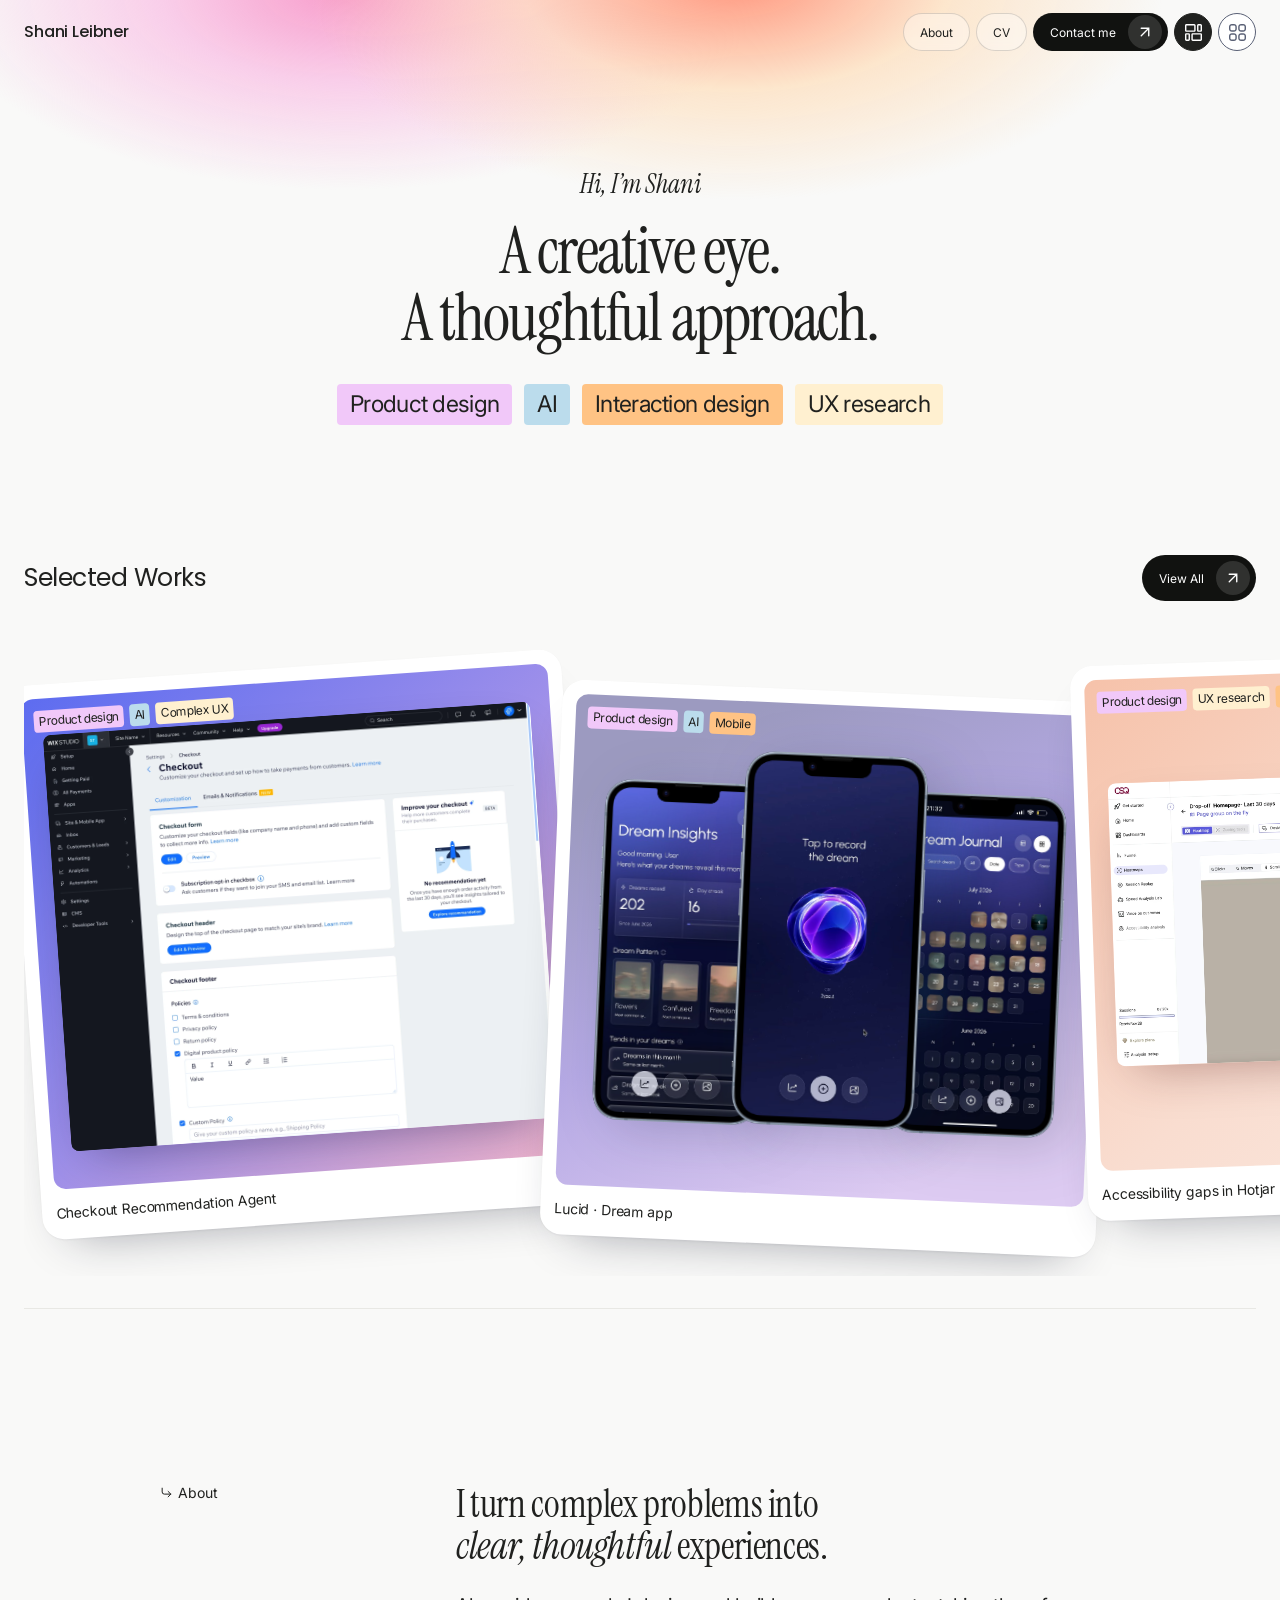
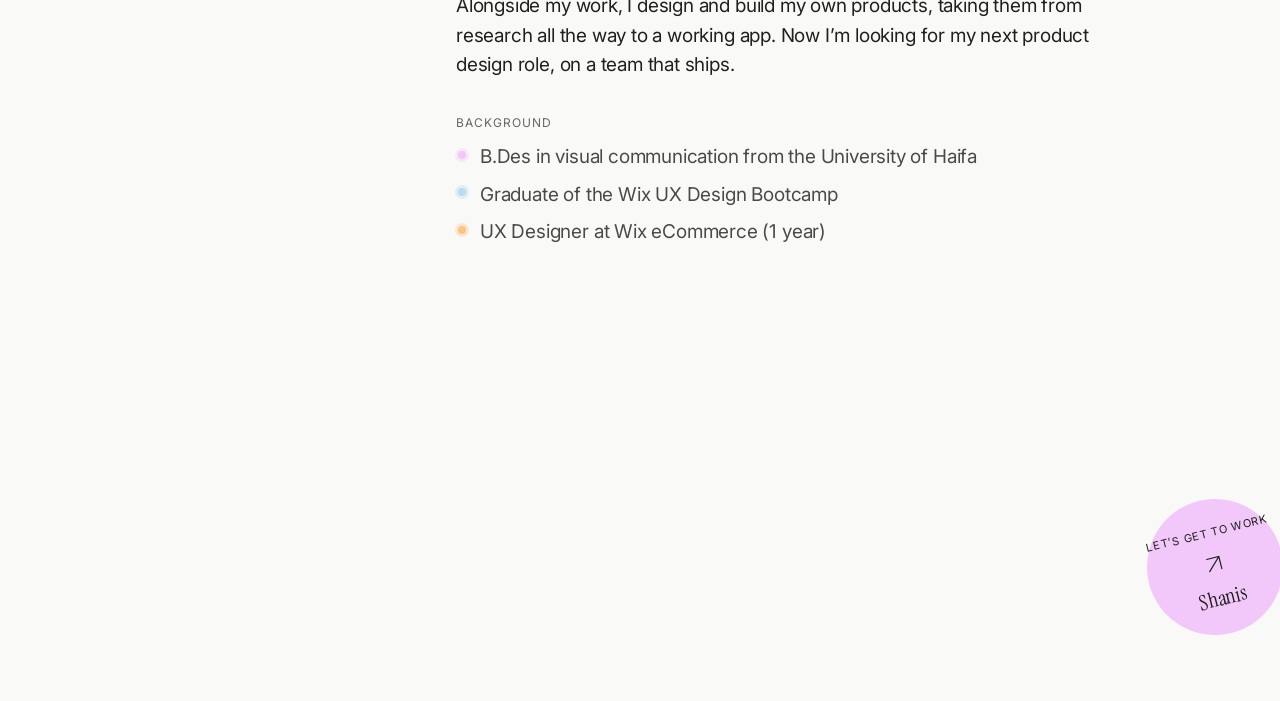
==== commit 838d06ba: "Site review: contrast, wording and spelling fixes, new 404, About text, hero tags, My role, Calcalis" ====
--- a/index.html
+++ b/index.html
@@ -336,8 +336,6 @@
   <script src="reveal.js" defer></script>
   <link rel="stylesheet" href="site.css">
   <script src="site.js" defer></script>
-  <link rel="stylesheet" href="calc-anim.css">
-  <script src="calc-anim.js" defer></script>
 </head>
 <body>
   <div class="cursor-glow" aria-hidden="true"></div>
@@ -369,8 +367,8 @@
       <ul class="tags" aria-label="Disciplines">
         <li class="tag t-pink">Product design</li>
         <li class="tag t-blue">AI</li>
-        <li class="tag t-orange">Motion</li>
-        <li class="tag t-cream">Branding</li>
+        <li class="tag t-orange">Interaction design</li>
+        <li class="tag t-cream">UX research</li>
       </ul>
     </div>
   </header>
@@ -428,7 +426,7 @@
         <div class="about-main">
           <p class="about-lead">I turn complex problems into <em>clear, thoughtful</em> experiences.</p>
           <div class="about-copy">
-            <p>Outside work I build my own products, from research to a working app. Now I'm looking for a product design role on a team that ships.</p>
+            <p>Alongside my work, I design and build my own products, taking them from research all the way to a working app. Now I’m looking for my next product design role, on a team that ships.</p>
           </div>
           <p class="about-sub">Background</p>
           <ul class="about-points">
@@ -454,7 +452,7 @@
       </div>
 
       <footer class="foot" id="contact">
-        <small>© Shani 2026</small>
+        <small>© 2026 Shani Leibner</small>
         <a href="mailto:shanilei.st2@gmail.com">Let’s make something matter. ↗</a>
       </footer>
 
@@ -661,6 +659,7 @@
   row.addEventListener('click', function (e) { if (moved) { e.preventDefault(); moved = false; } }, true);
   row.addEventListener('dragstart', function (e) { e.preventDefault(); });
 })();
+
 </script>
 </body>
 </html>
--- a/site.css
+++ b/site.css
@@ -6,7 +6,7 @@
 /* ---------- More projects ---------- */
 .more { border-top: 1px solid var(--line); padding: 36px 0 56px; }
 .more-head { display: flex; align-items: center; justify-content: space-between; gap: 16px; margin-bottom: 20px; }
-.more-head h2 { margin: 0 !important; font-size: 15px !important; font-weight: 500 !important; color: #9AA0B0 !important; letter-spacing: 0 !important; }
+.more-head h2 { margin: 0 !important; font-size: 15px !important; font-weight: 500 !important; color: #666B79 !important; letter-spacing: 0 !important; }
 .home-link {
   display: inline-flex; align-items: center; gap: 10px; height: 40px; padding: 4px 4px 4px 16px; border-radius: 100px;
   background: #111210; color: #fff; font-size: 13px; text-decoration: none; white-space: nowrap;
@@ -26,7 +26,7 @@
 }
 .more-card::before { content: ""; position: absolute; left: 0; top: 0; right: 0; height: 6px; background: var(--c); }
 .more-card:hover { transform: translateY(-4px); box-shadow: 0 1px 2px rgba(22, 26, 44, .04), 0 18px 36px -18px rgba(60, 40, 140, .35); }
-.more-card .meta { font-size: 13px; color: #9AA0B0; }
+.more-card .meta { font-size: 13px; color: #666B79; }
 .more-card strong { font-size: clamp(20px, 1.9vw, 24px); font-weight: 500; line-height: 1.25; letter-spacing: -0.01em; }
 .more-card .desc { font-size: 15px; line-height: 1.5; color: var(--muted); }
 .more-card .go { margin-top: 8px; font-size: 14px; font-weight: 500; color: var(--c-ink, var(--ink)); }
@@ -158,6 +158,12 @@
 
 /* ---------- Name in the top bar: the same on every page ---------- */
 html body .nav .logo, html body .site-head .name {
-  font-family: "Poppins", "Helvetica Neue", Arial, sans-serif; font-size: 16px; font-weight: 600; font-style: normal;
+  font-family: "Poppins", "Helvetica Neue", Arial, sans-serif; font-size: 16px; font-weight: 500; font-style: normal;
   line-height: 1; letter-spacing: -0.01em; text-decoration: none;
 }
+
+/* ---------- Never scroll sideways: rows that bleed past the column are clipped at the window edge ---------- */
+html, body { overflow-x: clip; }
+
+/* ---------- Keyboard focus on scrollable rows (research cards, how it works cards, carousels) ---------- */
+html body [tabindex="0"]:focus-visible { outline: 2px solid #20211F; outline-offset: 4px; border-radius: 12px; }
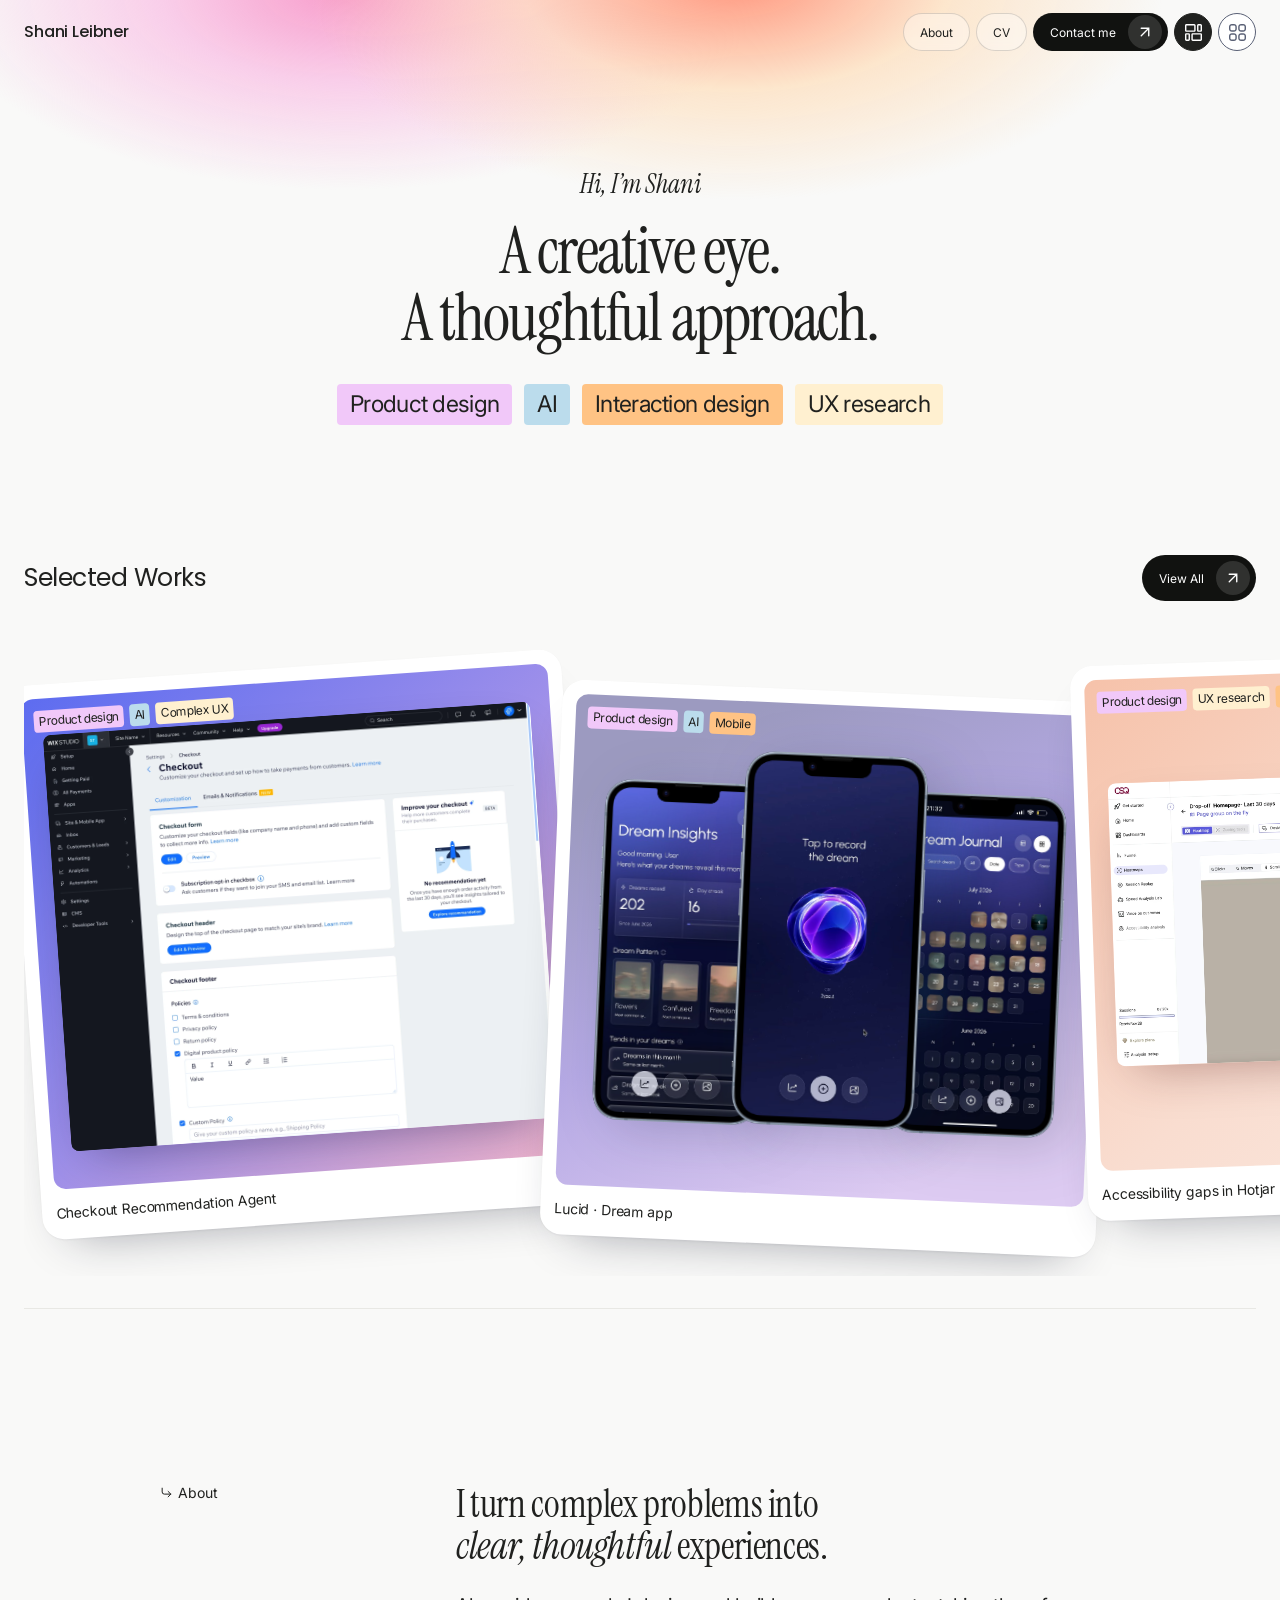
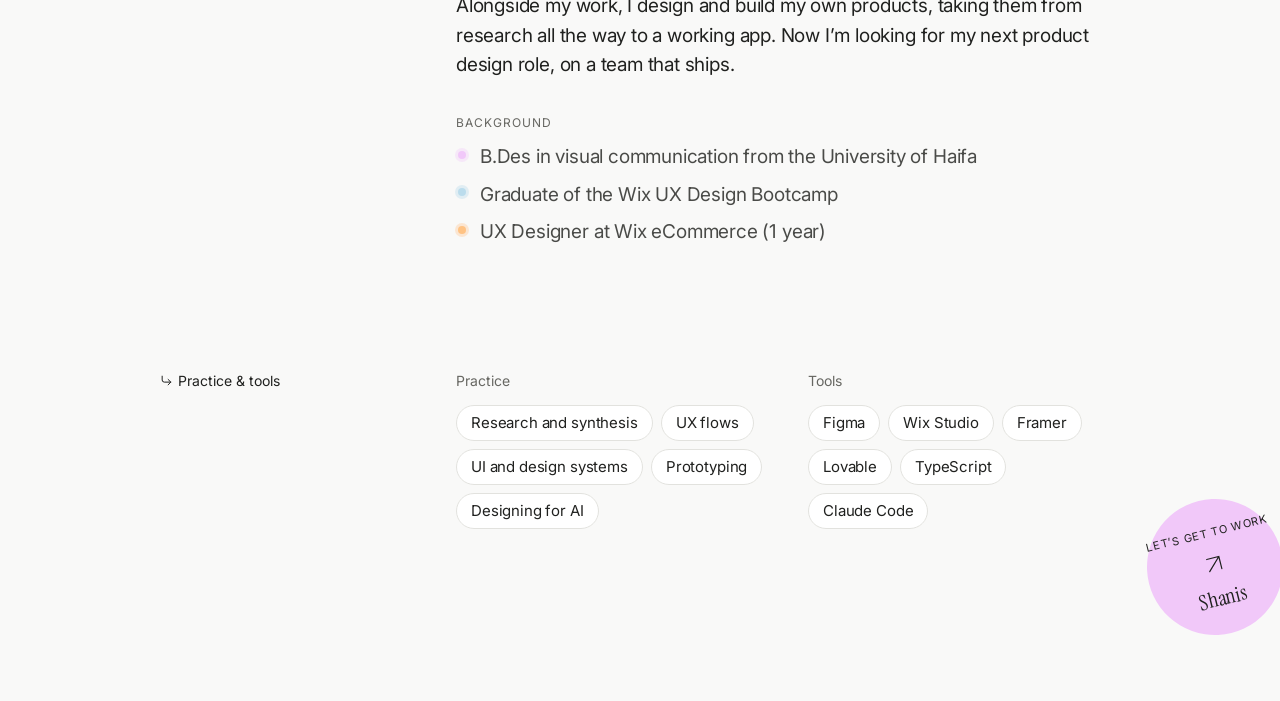
==== commit 694b448f: "Share preview image on every page Co-Authored-By: Claude Opus 5.5 <noreply@anthropic.com>" ====
--- a/index.html
+++ b/index.html
@@ -8,6 +8,14 @@
   <meta property="og:title" content="Shani Leibner — Product Designer">
   <meta property="og:description" content="A creative eye. A thoughtful approach.">
   <meta property="og:type" content="website">
+  <meta property="og:image" content="https://www.shanileibner.com/og-preview.jpg">
+  <meta property="og:image:width" content="1200">
+  <meta property="og:image:height" content="630">
+  <meta property="og:image:alt" content="Shani Leibner, Product Designer. A creative eye. A thoughtful approach.">
+  <meta property="og:url" content="https://www.shanileibner.com/">
+  <meta property="og:site_name" content="Shani Leibner">
+  <meta name="twitter:card" content="summary_large_image">
+  <meta name="twitter:image" content="https://www.shanileibner.com/og-preview.jpg">
   <link rel="icon" href="data:image/svg+xml,%3Csvg xmlns='http://www.w3.org/2000/svg' viewBox='0 0 32 32'%3E%3Crect width='32' height='32' rx='7' fill='%23161A2C'/%3E%3Ccircle cx='11' cy='16' r='4' fill='%235D6CF0'/%3E%3Ccircle cx='21' cy='16' r='4' fill='%23F4F5F7'/%3E%3C/svg%3E" type="image/svg+xml">
   <link rel="preconnect" href="https://fonts.googleapis.com">
   <link rel="preconnect" href="https://fonts.gstatic.com" crossorigin>
